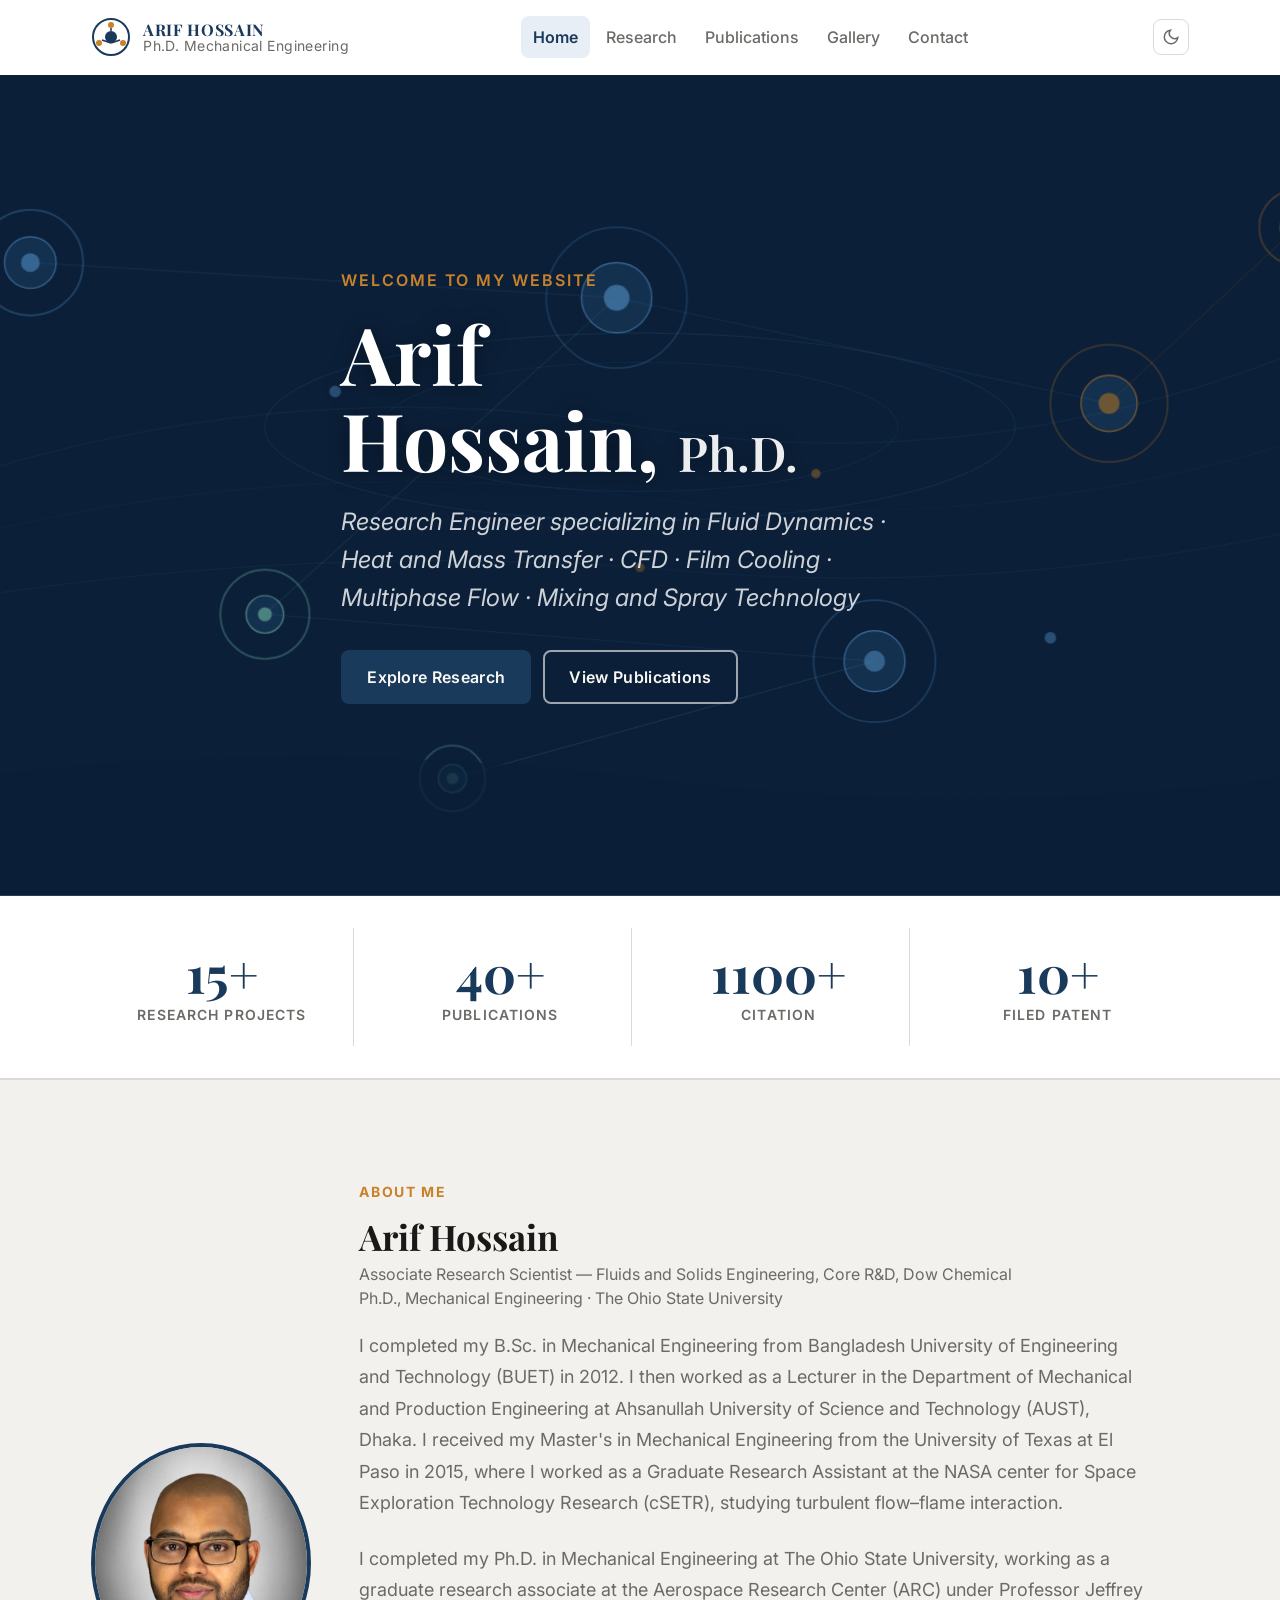
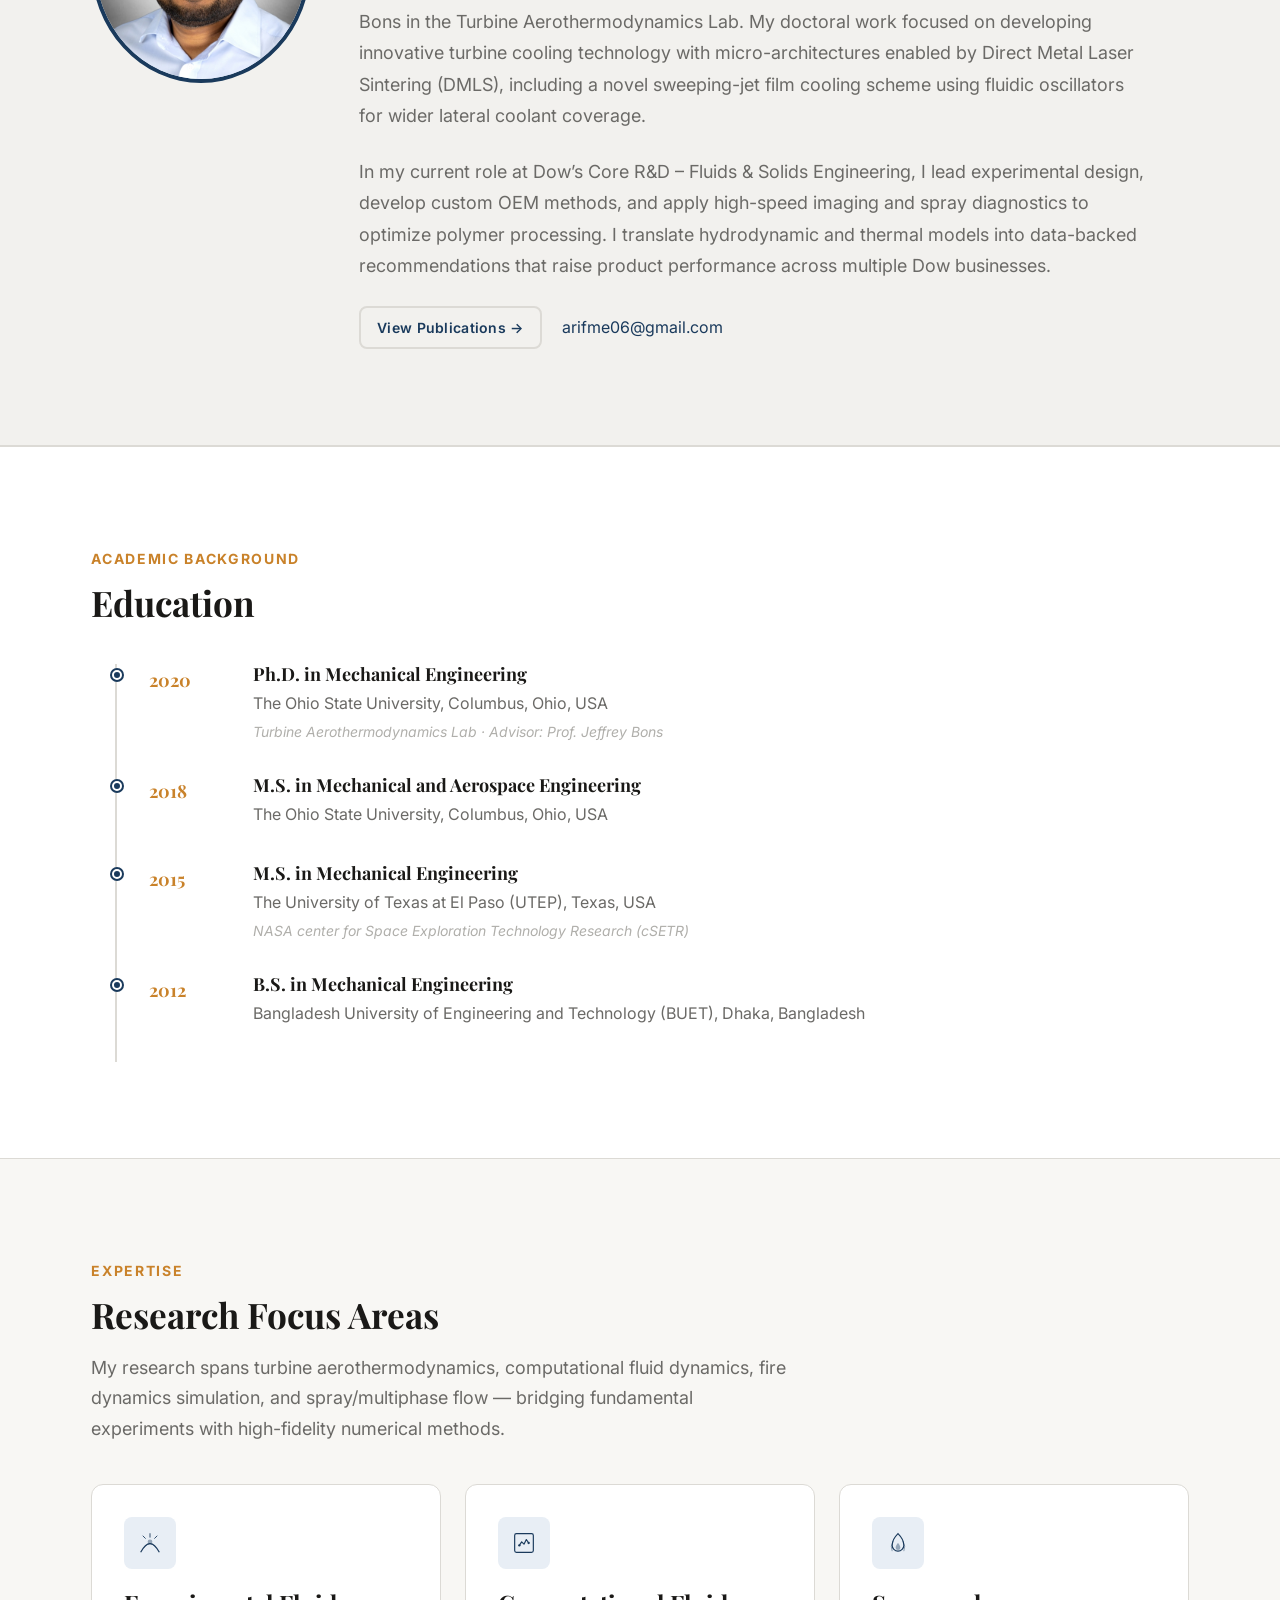
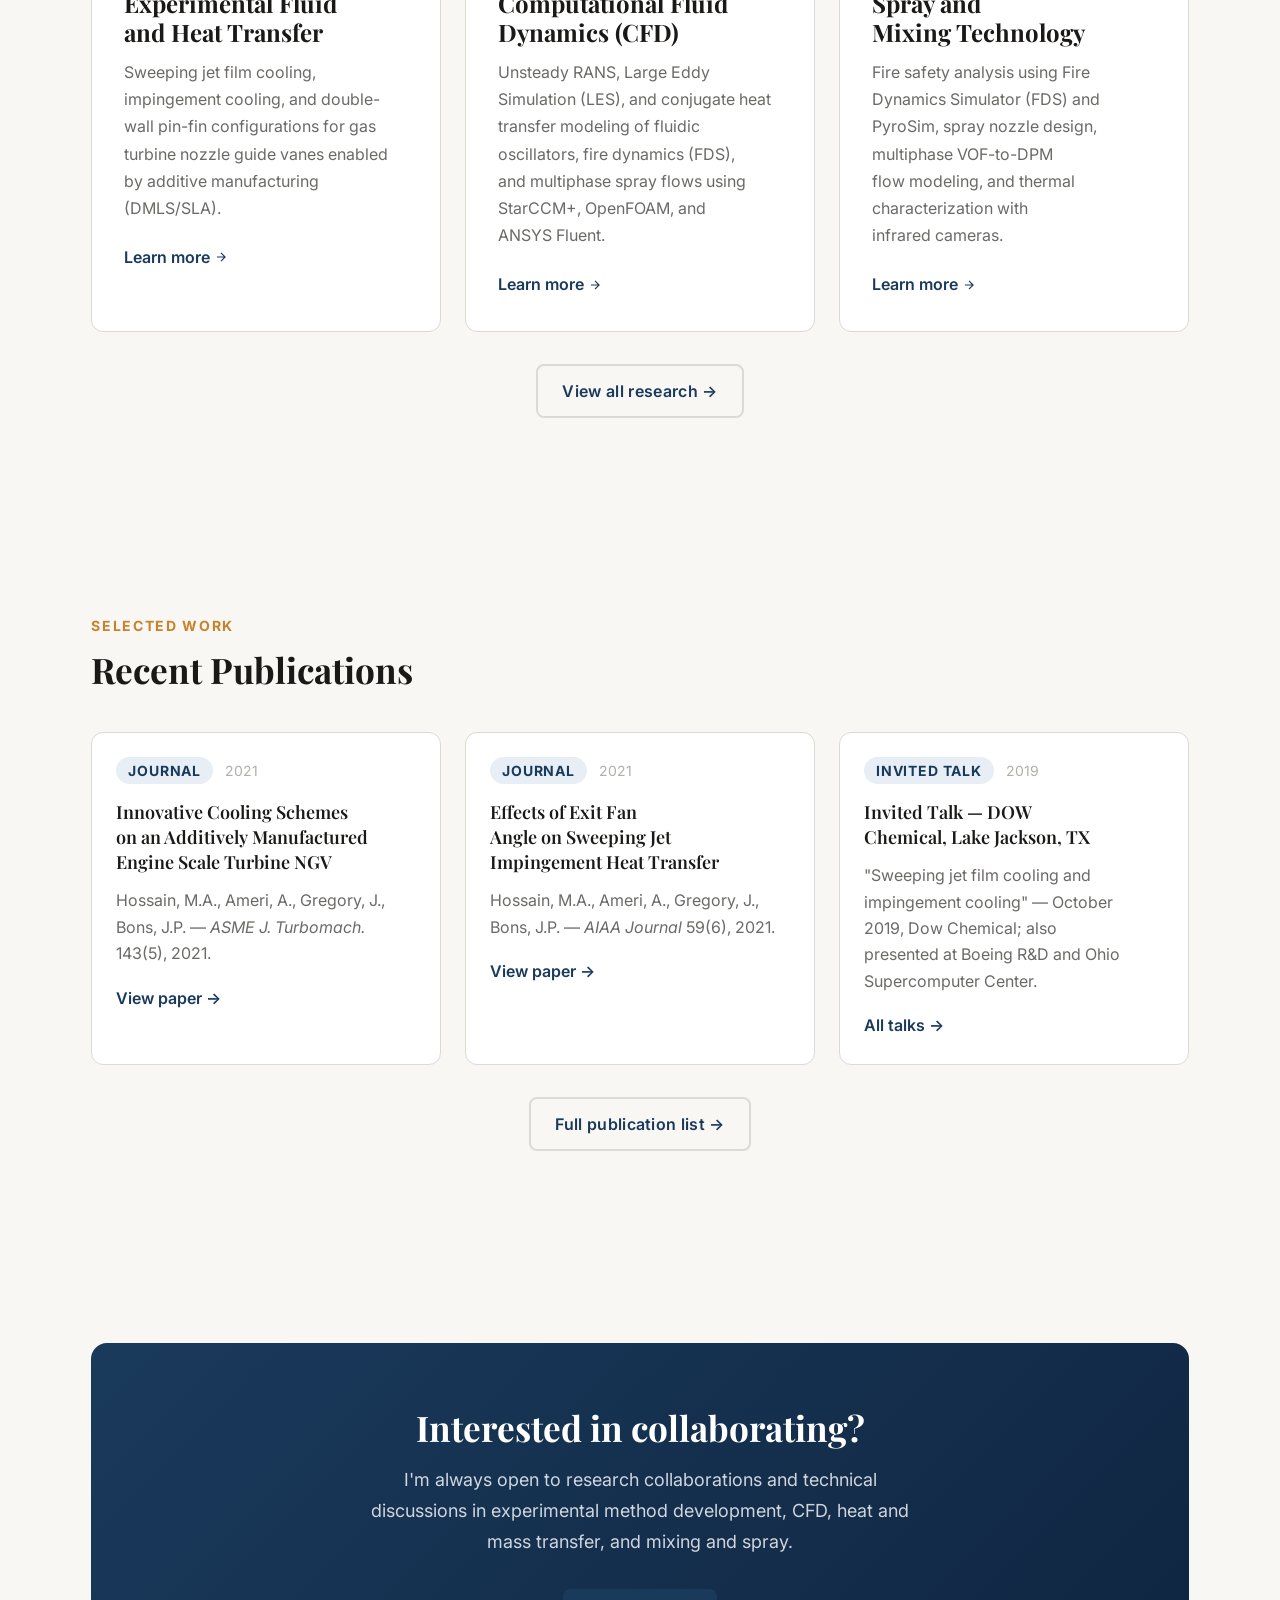
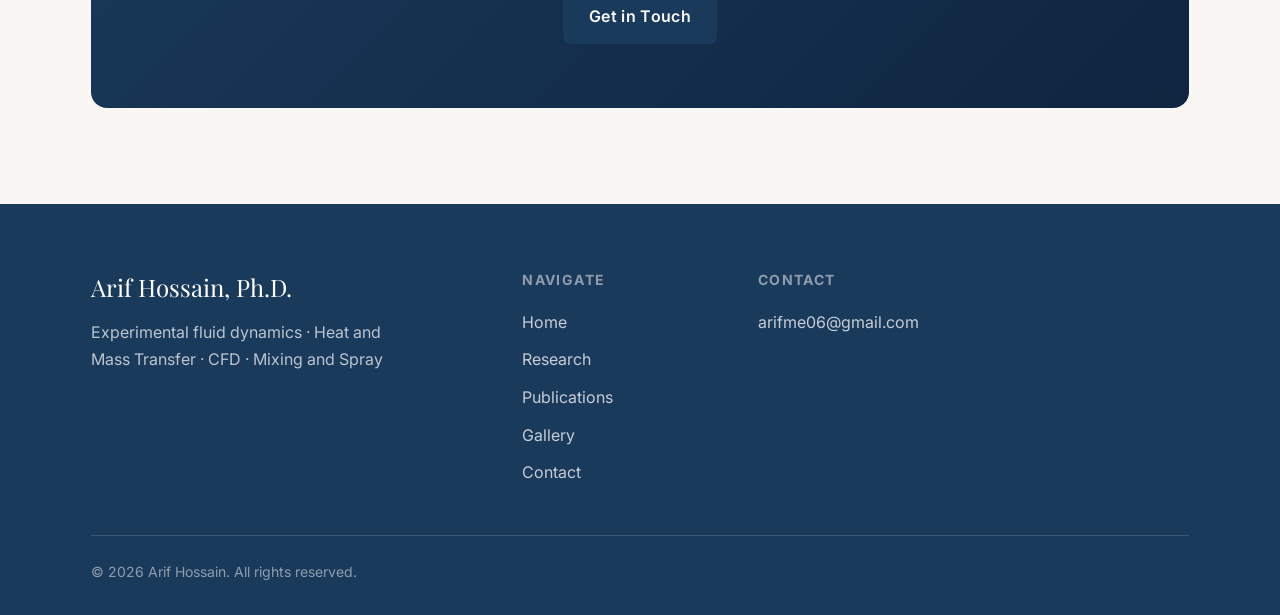
==== index.html @ 6e01806c "Add files via upload initial upload" ====
<!DOCTYPE html>
<html lang="en" data-theme="light">
<head>
  <meta charset="UTF-8"/>
  <meta name="viewport" content="width=device-width, initial-scale=1.0"/>
  <title>Arif Hossain, Ph.D. — Mechanical Engineering</title>
  <meta name="description" content="Personal research website of Dr. Arif Hossain — CFD, turbine cooling, fire dynamics, and multiphase flow."/>
  <meta property="og:title" content="Arif Hossain, Ph.D."/>
  <meta property="og:description" content="Research Engineer specializing in CFD, turbine film cooling, fire dynamics simulation, and multiphase flow."/>

  <link rel="preconnect" href="https://fonts.googleapis.com"/>
  <link rel="preconnect" href="https://fonts.gstatic.com" crossorigin/>
  <link href="https://fonts.googleapis.com/css2?family=Playfair+Display:wght@400;600;700&family=Inter:wght@400;500;600;700&display=swap" rel="stylesheet"/>

  <link rel="stylesheet" href="css/tokens.css"/>
  <link rel="stylesheet" href="css/base.css"/>
  <link rel="stylesheet" href="css/nav.css"/>
  <link rel="stylesheet" href="css/index.css"/>
</head>
<body>

<!-- NAV -->
<nav id="site-nav" role="navigation" aria-label="Main navigation">
  <div class="container">
    <div class="nav-inner">
      <a href="index.html" class="nav-logo" aria-label="Home">
        <svg class="nav-logo-mark" viewBox="0 0 40 40" fill="none" aria-hidden="true">
          <circle cx="20" cy="20" r="18" stroke="var(--color-accent)" stroke-width="2"/>
          <circle cx="20" cy="20" r="6" fill="var(--color-accent)"/>
          <circle cx="20" cy="8"  r="3" fill="var(--color-accent-2)"/>
          <circle cx="32" cy="26" r="3" fill="var(--color-accent-2)"/>
          <circle cx="8"  cy="26" r="3" fill="var(--color-accent-2)"/>
          <line x1="20" y1="14" x2="20" y2="11"  stroke="var(--color-accent)" stroke-width="1.5"/>
          <line x1="20" y1="26" x2="29" y2="23"  stroke="var(--color-accent)" stroke-width="1.5"/>
          <line x1="20" y1="26" x2="11" y2="23"  stroke="var(--color-accent)" stroke-width="1.5"/>
        </svg>
        <div class="nav-logo-text">
          <span class="nav-logo-title">Arif Hossain</span>
          <span class="nav-logo-sub">Ph.D. Mechanical Engineering </span>
        </div>
      </a>
      <ul id="nav-menu" role="list">
        <li><a href="index.html">Home</a></li>
        <li><a href="research.html">Research</a></li>
        <li><a href="publications.html">Publications</a></li>
        <li><a href="gallery.html">Gallery</a></li>
        <li><a href="contact.html">Contact</a></li>
      </ul>
      <div class="nav-controls">
        <button data-theme-toggle aria-label="Toggle dark mode"></button>
        <button id="menu-toggle" aria-expanded="false" aria-controls="nav-menu" aria-label="Open menu">
          <svg width="22" height="22" viewBox="0 0 24 24" fill="none" stroke="currentColor" stroke-width="2"><path d="M3 12h18M3 6h18M3 18h18"/></svg>
        </button>
      </div>
    </div>
  </div>
</nav>

<main>

  <!-- HERO -->
  <section class="hero" aria-label="Hero">
    <div class="hero-bg" aria-hidden="true">
      <svg class="hero-bg-svg" viewBox="0 0 1400 700" fill="none" preserveAspectRatio="xMidYMid slice">
        <rect width="1400" height="700" fill="#0b1f38"/>
        <g opacity="0.65">
          <!-- Turbine blade cross-section suggestion -->
          <ellipse cx="700" cy="300" rx="320" ry="80" stroke="#5b9bd5" stroke-width="1" opacity="0.2" fill="none"/>
          <ellipse cx="700" cy="300" rx="220" ry="55" stroke="#5b9bd5" stroke-width="1" opacity="0.15" fill="none"/>
          <!-- Molecular/flow nodes -->
          <circle cx="180" cy="160" r="45" fill="none" stroke="#5b9bd5" stroke-width="1.5" opacity="0.5"/>
          <circle cx="180" cy="160" r="22" fill="#1a3a5c" stroke="#5b9bd5" stroke-width="1"/>
          <circle cx="180" cy="160" r="8"  fill="#5b9bd5" opacity="0.85"/>

          <circle cx="680" cy="190" r="60" fill="none" stroke="#5b9bd5" stroke-width="1.5" opacity="0.35"/>
          <circle cx="680" cy="190" r="30" fill="#1a3a5c" stroke="#5b9bd5" stroke-width="1"/>
          <circle cx="680" cy="190" r="11" fill="#5b9bd5" opacity="0.9"/>

          <circle cx="1100" cy="280" r="50" fill="none" stroke="#c9822a" stroke-width="1.5" opacity="0.4"/>
          <circle cx="1100" cy="280" r="24" fill="#1a3a5c" stroke="#c9822a" stroke-width="1"/>
          <circle cx="1100" cy="280" r="9"  fill="#c9822a" opacity="0.8"/>

          <circle cx="380" cy="460" r="38" fill="none" stroke="#7ecfb6" stroke-width="1.5" opacity="0.5"/>
          <circle cx="380" cy="460" r="16" fill="#1a3a5c" stroke="#7ecfb6" stroke-width="1"/>
          <circle cx="380" cy="460" r="6"  fill="#7ecfb6" opacity="0.85"/>

          <circle cx="900" cy="500" r="52" fill="none" stroke="#5b9bd5" stroke-width="1.5" opacity="0.4"/>
          <circle cx="900" cy="500" r="26" fill="#1a3a5c" stroke="#5b9bd5" stroke-width="1"/>
          <circle cx="900" cy="500" r="9"  fill="#5b9bd5" opacity="0.8"/>

          <circle cx="1260" cy="130" r="32" fill="none" stroke="#c9822a" stroke-width="1.5" opacity="0.5"/>
          <circle cx="1260" cy="130" r="14" fill="#1a3a5c" stroke="#c9822a" stroke-width="1"/>
          <circle cx="1260" cy="130" r="5"  fill="#c9822a" opacity="0.8"/>

          <circle cx="540" cy="600" r="28" fill="none" stroke="#7ecfb6" stroke-width="1.5" opacity="0.45"/>
          <circle cx="540" cy="600" r="12" fill="#1a3a5c" stroke="#7ecfb6" stroke-width="1"/>
          <circle cx="540" cy="600" r="5"  fill="#7ecfb6" opacity="0.8"/>

          <!-- Flow streamlines -->
          <path d="M100 350 Q400 250 700 300 Q1000 350 1300 220" stroke="#5b9bd5" stroke-width="1" opacity="0.15" fill="none"/>
          <path d="M100 400 Q400 320 700 360 Q1000 400 1300 300" stroke="#5b9bd5" stroke-width="1" opacity="0.1" fill="none"/>
          <path d="M100 450 Q400 400 700 420 Q1000 450 1300 380" stroke="#7ecfb6" stroke-width="1" opacity="0.1" fill="none"/>

          <!-- Connection lines -->
          <line x1="180" y1="160" x2="680" y2="190" stroke="#5b9bd5" stroke-width="1" opacity="0.2"/>
          <line x1="680" y1="190" x2="1100" y2="280" stroke="#5b9bd5" stroke-width="1" opacity="0.18"/>
          <line x1="680" y1="190" x2="380" y2="460" stroke="#7ecfb6" stroke-width="1" opacity="0.18"/>
          <line x1="380" y1="460" x2="900" y2="500" stroke="#5b9bd5" stroke-width="1" opacity="0.18"/>
          <line x1="1100" y1="280" x2="1260" y2="130" stroke="#c9822a" stroke-width="1" opacity="0.2"/>
          <line x1="900" y1="500" x2="540" y2="600" stroke="#7ecfb6" stroke-width="1" opacity="0.18"/>

          <!-- Small satellites -->
          <circle cx="440" cy="270" r="5" fill="#5b9bd5" opacity="0.6"/>
          <circle cx="850" cy="340" r="4" fill="#c9822a" opacity="0.6"/>
          <circle cx="140" cy="350" r="4" fill="#7ecfb6" opacity="0.6"/>
          <circle cx="1050" cy="480" r="5" fill="#5b9bd5" opacity="0.6"/>
          <circle cx="700" cy="420" r="4" fill="#c9822a" opacity="0.5"/>
        </g>
        <path d="M0 620 Q350 555 700 600 Q1050 645 1400 575 L1400 700 L0 700Z" fill="#0b1f38" opacity="0.75"/>
      </svg>
    </div>

    <div class="hero-content container">
      <p class="hero-eyebrow">Welcome to my Website</p>
      <h1 class="hero-title">Arif Hossain, <span class="hero-phd">Ph.D.</span></h1>
      <p class="hero-subtitle">
        Research Engineer specializing in Fluid Dynamics · Heat and Mass Transfer · CFD · Film Cooling · Multiphase Flow · Mixing and Spray Technology
      </p>
      <div class="hero-ctas">
        <a href="research.html" class="btn btn-primary">Explore Research</a>
        <a href="publications.html" class="btn btn-outline">View Publications</a>
      </div>
    </div>
  </section>

  <!-- STATS BAR -->
  <section class="stats-bar" aria-label="Career highlights">
    <div class="container">
      <div class="stats-grid">
        <div class="stat-item fade-in">
          <span class="stat-number" data-count="15" data-suffix="+">0+</span>
          <span class="stat-label">Research Projects</span>
        </div>
        <div class="stat-item fade-in">
          <span class="stat-number" data-count="40" data-suffix="+">0+</span>
          <span class="stat-label">Publications</span>
        </div>
        <div class="stat-item fade-in">
          <span class="stat-number" data-count="1100" data-suffix="+">0+</span>
          <span class="stat-label">Citation</span>
        </div>
        <div class="stat-item fade-in">
          <span class="stat-number" data-count="10" data-suffix="+">0+</span>
          <span class="stat-label">Filed Patent</span>
        </div>
      </div>
    </div>
  </section>

  <!-- ABOUT / BIO -->
  <section class="pi-section" id="about">
    <div class="container">
      <div class="pi-inner fade-in">
        <div class="pi-photo-wrap">
          <img src="img/arif-hossain.jpg" alt="Dr. Arif Hossain" class="pi-photo" width="280" height="320" loading="lazy"/>
        </div>
        <div class="pi-content">
          <span class="section-label">About Me</span>
          <h2 class="pi-name">Arif Hossain</h2>
          <p class="pi-title">Associate Research Scientist — Fluids and Solids Engineering, Core R&amp;D, Dow Chemical<br/>Ph.D., Mechanical Engineering · The Ohio State University</p>
          <p class="pi-bio">
            I completed my B.Sc. in Mechanical Engineering from Bangladesh University of Engineering and Technology (BUET) in 2012. I then worked as a Lecturer in the Department of Mechanical and Production Engineering at Ahsanullah University of Science and Technology (AUST), Dhaka. I received my Master's in Mechanical Engineering from the University of Texas at El Paso in 2015, where I worked as a Graduate Research Assistant at the NASA center for Space Exploration Technology Research (cSETR), studying turbulent flow–flame interaction.
          </p>
          <p class="pi-bio">
            I completed my Ph.D. in Mechanical Engineering at The Ohio State University, working as a graduate research associate at the Aerospace Research Center (ARC) under Professor Jeffrey Bons in the Turbine Aerothermodynamics Lab. My doctoral work focused on developing innovative turbine cooling technology with micro-architectures enabled by Direct Metal Laser Sintering (DMLS), including a novel sweeping-jet film cooling scheme using fluidic oscillators for wider lateral coolant coverage.
          </p>
          <p class="pi-bio">
           In my current role at Dow’s Core R&D – Fluids & Solids Engineering, I lead experimental design, develop custom OEM methods, and apply high-speed imaging and spray diagnostics to optimize polymer processing. I translate hydrodynamic and thermal models into data-backed recommendations that raise product performance across multiple Dow businesses. 
          </p>
          <div class="pi-links">
            <a href="publications.html" class="btn btn-ghost btn-sm">View Publications →</a>
            <a href="mailto:arifme06@gmail.com" class="pi-email">arifme06@gmail.com</a>
          </div>
        </div>
      </div>
    </div>
  </section>

  <!-- EDUCATION -->
  <section class="education-section" id="education">
    <div class="container">
      <div class="section-header fade-in">
        <span class="section-label">Academic Background</span>
        <h2 class="section-title">Education</h2>
      </div>
      <div class="edu-timeline">
        <div class="edu-item fade-in">
          <div class="edu-year">2020</div>
          <div class="edu-content">
            <h3 class="edu-degree">Ph.D. in Mechanical Engineering</h3>
            <p class="edu-school">The Ohio State University, Columbus, Ohio, USA</p>
            <p class="edu-note">Turbine Aerothermodynamics Lab · Advisor: Prof. Jeffrey Bons</p>
          </div>
        </div>
        <div class="edu-item fade-in">
          <div class="edu-year">2018</div>
          <div class="edu-content">
            <h3 class="edu-degree">M.S. in Mechanical and Aerospace Engineering</h3>
            <p class="edu-school">The Ohio State University, Columbus, Ohio, USA</p>
          </div>
        </div>
        <div class="edu-item fade-in">
          <div class="edu-year">2015</div>
          <div class="edu-content">
            <h3 class="edu-degree">M.S. in Mechanical Engineering</h3>
            <p class="edu-school">The University of Texas at El Paso (UTEP), Texas, USA</p>
            <p class="edu-note">NASA center for Space Exploration Technology Research (cSETR)</p>
          </div>
        </div>
        <div class="edu-item fade-in">
          <div class="edu-year">2012</div>
          <div class="edu-content">
            <h3 class="edu-degree">B.S. in Mechanical Engineering</h3>
            <p class="edu-school">Bangladesh University of Engineering and Technology (BUET), Dhaka, Bangladesh</p>
          </div>
        </div>
      </div>
    </div>
  </section>

  <!-- RESEARCH OVERVIEW -->
  <section class="research-overview" id="research">
    <div class="container">
      <div class="section-header fade-in">
        <span class="section-label">Expertise</span>
        <h2 class="section-title">Research Focus Areas</h2>
        <p class="section-subtitle">
          My research spans turbine aerothermodynamics, computational fluid dynamics, fire dynamics simulation,
          and spray/multiphase flow — bridging fundamental experiments with high-fidelity numerical methods.
        </p>
      </div>

      <div class="research-cards">

        <article class="research-card fade-in">
          <div class="research-card-icon" aria-hidden="true">
            <svg viewBox="0 0 48 48" fill="none">
              <path d="M8 40 Q24 10 40 40" stroke="currentColor" stroke-width="2" fill="none" stroke-linejoin="round"/>
              <path d="M14 32 Q24 18 34 32" stroke="currentColor" stroke-width="1.5" fill="none" opacity="0.6"/>
              <circle cx="24" cy="22" r="4" fill="currentColor" opacity="0.4"/>
              <path d="M24 8 v6 M12 12 l4 4 M36 12 l-4 4" stroke="currentColor" stroke-width="1.5" stroke-linecap="round"/>
            </svg>
          </div>
          <h3 class="research-card-title">Experimental Fluid and Heat Transfer</h3>
          <p class="research-card-desc">
            Sweeping jet film cooling, impingement cooling, and double-wall pin-fin configurations for gas turbine nozzle guide vanes enabled by additive manufacturing (DMLS/SLA).
          </p>
          <a href="research.html#turbine-cooling" class="research-card-link">
            Learn more
            <svg width="14" height="14" viewBox="0 0 24 24" fill="none" stroke="currentColor" stroke-width="2"><path d="M5 12h14M12 5l7 7-7 7"/></svg>
          </a>
        </article>

        <article class="research-card fade-in">
          <div class="research-card-icon" aria-hidden="true">
            <svg viewBox="0 0 48 48" fill="none">
              <rect x="8" y="8" width="32" height="32" rx="3" stroke="currentColor" stroke-width="2"/>
              <path d="M16 28 L20 22 L24 26 L28 18 L32 24" stroke="currentColor" stroke-width="2" stroke-linejoin="round" fill="none"/>
              <circle cx="16" cy="28" r="2" fill="currentColor"/>
              <circle cx="32" cy="24" r="2" fill="currentColor"/>
            </svg>
          </div>
          <h3 class="research-card-title">Computational Fluid Dynamics (CFD)</h3>
          <p class="research-card-desc">
            Unsteady RANS, Large Eddy Simulation (LES), and conjugate heat transfer modeling of fluidic oscillators, fire dynamics (FDS), and multiphase spray flows using StarCCM+, OpenFOAM, and ANSYS Fluent.
          </p>
          <a href="research.html#cfd" class="research-card-link">
            Learn more
            <svg width="14" height="14" viewBox="0 0 24 24" fill="none" stroke="currentColor" stroke-width="2"><path d="M5 12h14M12 5l7 7-7 7"/></svg>
          </a>
        </article>

        <article class="research-card fade-in">
          <div class="research-card-icon" aria-hidden="true">
            <svg viewBox="0 0 48 48" fill="none">
              <path d="M24 8 C24 8 14 18 14 28 a10 10 0 0 0 20 0 C34 18 24 8 24 8Z" stroke="currentColor" stroke-width="2" fill="none"/>
              <path d="M24 24 C24 24 20 28 20 32 a4 4 0 0 0 8 0 C28 28 24 24 24 24Z" fill="currentColor" opacity="0.4"/>
              <path d="M16 20 Q10 30 14 38 M32 20 Q38 30 34 38" stroke="currentColor" stroke-width="1.5" opacity="0.5" fill="none"/>
            </svg>
          </div>
          <h3 class="research-card-title">Spray and Mixing Technology</h3>
          <p class="research-card-desc">
            Fire safety analysis using Fire Dynamics Simulator (FDS) and PyroSim, spray nozzle design, multiphase VOF-to-DPM flow modeling, and thermal characterization with infrared cameras.
          </p>
          <a href="research.html#fire-spray" class="research-card-link">
            Learn more
            <svg width="14" height="14" viewBox="0 0 24 24" fill="none" stroke="currentColor" stroke-width="2"><path d="M5 12h14M12 5l7 7-7 7"/></svg>
          </a>
        </article>

      </div>

      <div class="research-overview-footer fade-in">
        <a href="research.html" class="btn btn-ghost">View all research →</a>
      </div>
    </div>
  </section>

  <!-- RECENT PUBLICATIONS HIGHLIGHT -->
  <section class="news-section" id="highlights">
    <div class="container">
      <div class="section-header fade-in">
        <span class="section-label">Selected Work</span>
        <h2 class="section-title">Recent Publications</h2>
      </div>

      <div class="news-grid">

        <article class="news-card fade-in">
          <div class="news-card-meta">
            <span class="news-tag">Journal</span>
            <time class="news-date" datetime="2021">2021</time>
          </div>
          <h3 class="news-card-title">
            <a href="https://doi.org/10.1115/1.4049618" target="_blank" rel="noopener">
              Innovative Cooling Schemes on an Additively Manufactured Engine Scale Turbine NGV
            </a>
          </h3>
          <p class="news-card-desc">
            Hossain, M.A., Ameri, A., Gregory, J., Bons, J.P. — <em>ASME J. Turbomach.</em> 143(5), 2021.
          </p>
          <a href="https://doi.org/10.1115/1.4049618" class="news-read-more" target="_blank" rel="noopener">View paper →</a>
        </article>

        <article class="news-card fade-in">
          <div class="news-card-meta">
            <span class="news-tag">Journal</span>
            <time class="news-date" datetime="2021">2021</time>
          </div>
          <h3 class="news-card-title">
            <a href="https://doi.org/10.2514/1.J059931" target="_blank" rel="noopener">
              Effects of Exit Fan Angle on Sweeping Jet Impingement Heat Transfer
            </a>
          </h3>
          <p class="news-card-desc">
            Hossain, M.A., Ameri, A., Gregory, J., Bons, J.P. — <em>AIAA Journal</em> 59(6), 2021.
          </p>
          <a href="https://doi.org/10.2514/1.J059931" class="news-read-more" target="_blank" rel="noopener">View paper →</a>
        </article>

        <article class="news-card fade-in">
          <div class="news-card-meta">
            <span class="news-tag">Invited Talk</span>
            <time class="news-date" datetime="2019">2019</time>
          </div>
          <h3 class="news-card-title">
            <a href="contact.html">Invited Talk — DOW Chemical, Lake Jackson, TX</a>
          </h3>
          <p class="news-card-desc">
            "Sweeping jet film cooling and impingement cooling" — October 2019, Dow Chemical; also presented at Boeing R&amp;D and Ohio Supercomputer Center.
          </p>
          <a href="publications.html#talks" class="news-read-more">All talks →</a>
        </article>

      </div>

      <div class="news-footer fade-in">
        <a href="publications.html" class="btn btn-ghost">Full publication list →</a>
      </div>
    </div>
  </section>

  <!-- CTA -->
  <section class="cta-section">
    <div class="container">
      <div class="cta-inner fade-in">
        <h2 class="cta-title">Interested in collaborating?</h2>
        <p class="cta-desc">
          I'm always open to research collaborations and technical discussions in experimental method development, CFD, heat and mass transfer, and mixing and spray.
        </p>
        <a href="contact.html" class="btn btn-primary">Get in Touch</a>
      </div>
    </div>
  </section>

</main>

<!-- FOOTER -->
<footer class="site-footer" role="contentinfo">
  <div class="container">
    <div class="footer-grid">
      <div>
        <p class="footer-brand-name">Arif Hossain, Ph.D.</p>
        <p class="footer-brand-desc">
          Experimental fluid dynamics · Heat and Mass Transfer · CFD · Mixing and Spray
        </p>
      </div>
      <div>
        <p class="footer-col-title">Navigate</p>
        <ul class="footer-links" role="list">
          <li><a href="index.html">Home</a></li>
          <li><a href="research.html">Research</a></li>
          <li><a href="publications.html">Publications</a></li>
          <li><a href="gallery.html">Gallery</a></li>
          <li><a href="contact.html">Contact</a></li>
        </ul>
      </div>
      <div>
        <p class="footer-col-title">Contact</p>
        <ul class="footer-links" role="list">
          <li><a href="mailto:arifme06@gmail.com">arifme06@gmail.com</a></li>
        </ul>
      </div>
    </div>
    <div class="footer-bottom">
      <span>© <span id="footer-year"></span> Arif Hossain. All rights reserved.</span>
    </div>
  </div>
</footer>
<script>document.getElementById('footer-year').textContent = new Date().getFullYear();</script>
<script src="js/main.js"></script>
<script data-pplx-inline-edit>
(function(){
  if(window===window.top)return;
  function inlineAll(orig,clone){
    if(orig.nodeType!==1)return;
    try{
      var cs=getComputedStyle(orig);
      var t='';
      for(var i=0;i<cs.length;i++){t+=cs[i]+':'+cs.getPropertyValue(cs[i])+';';}
      clone.style.cssText=t;
    }catch(e){}
    var oc=orig.children,cc=clone.children;
    for(var j=0;j<oc.length&&j<cc.length;j++){inlineAll(oc[j],cc[j]);}
  }
  function stripExternal(clone){
    var imgs=clone.querySelectorAll('img');
    for(var i=0;i<imgs.length;i++){
      var s=imgs[i].getAttribute('src');
      if(s&&!s.startsWith('data:'))imgs[i].removeAttribute('src');
    }
    var all=clone.querySelectorAll('*');
    for(var i=0;i<all.length;i++){
      var st=all[i].style.cssText;
      if(st&&st.indexOf('url(')>=0){
        all[i].style.cssText=st.replace(/url\(["']?(?!data:)[^)"']*["']?\)/gi,'none');
      }
    }
  }
  var scrollRaf=0;
  function emitScroll(){
    scrollRaf=0;
    var x=window.scrollX||window.pageXOffset||0;
    var y=window.scrollY||window.pageYOffset||0;
    window.parent.postMessage({type:'INLINE_EDIT_SCROLL',scrollX:x,scrollY:y},'*');
  }
  window.addEventListener('scroll',function(){
    if(scrollRaf)return;
    scrollRaf=requestAnimationFrame(emitScroll);
  },{passive:true,capture:true});
  emitScroll();
  window.addEventListener('message',function(e){
    if(!e.data||e.data.type!=='INLINE_EDIT_CAPTURE_REQUEST')return;
    var scrollX=window.scrollX||window.pageXOffset||0;
    var scrollY=window.scrollY||window.pageYOffset||0;
    var w=window.innerWidth,h=window.innerHeight;
    try{
      var clone=document.documentElement.cloneNode(true);
      var rm=clone.querySelectorAll('script,link[rel="stylesheet"],style');
      for(var i=0;i<rm.length;i++){rm[i].remove();}
      inlineAll(document.documentElement,clone);
      stripExternal(clone);
      var html=new XMLSerializer().serializeToString(clone);
      var svg='<svg xmlns="http://www.w3.org/2000/svg" width="'+w+'" height="'+h+'">'
        +'<foreignObject width="100%" height="100%">'
        +'<div xmlns="http://www.w3.org/1999/xhtml" style="width:'+w+'px;height:'+h+'px;overflow:hidden">'
        +'<div style="transform:translate(-'+scrollX+'px,-'+scrollY+'px);transform-origin:top left">'
        +html+'</div></div></foreignObject></svg>';
      var svgUrl='data:image/svg+xml;charset=utf-8,'+encodeURIComponent(svg);
      var img=new Image();
      img.onload=function(){
        var c=document.createElement('canvas');c.width=w;c.height=h;
        c.getContext('2d').drawImage(img,0,0);
        window.parent.postMessage({type:'INLINE_EDIT_SCREENSHOT_RESULT',dataUrl:c.toDataURL('image/png'),scrollX:scrollX,scrollY:scrollY},'*');
      };
      img.onerror=function(){
        window.parent.postMessage({type:'INLINE_EDIT_SCREENSHOT_RESULT',dataUrl:null,scrollX:scrollX,scrollY:scrollY},'*');
      };
      img.src=svgUrl;
    }catch(err){
      window.parent.postMessage({type:'INLINE_EDIT_SCREENSHOT_RESULT',dataUrl:null,scrollX:scrollX,scrollY:scrollY},'*');
    }
  });
})();
</script></body>
</html>
---- css/tokens.css ----
/* ============================================================
   DESIGN TOKENS — Edit colors, fonts, and spacing here
   ============================================================ */

:root,
[data-theme='light'] {
  /* Brand colors — change these to rebrand the entire site */
  --color-accent: #1a3a5c;
  --color-accent-hover: #0f2540;
  --color-accent-light: #e8eef5;
  --color-accent-2: #c9822a;   /* secondary warm accent (titles, highlights) */

  /* Surfaces */
  --color-bg: #f8f7f4;
  --color-surface: #ffffff;
  --color-surface-2: #f2f1ee;
  --color-border: #dcdad5;
  --color-divider: #e5e3de;

  /* Text */
  --color-text: #1a1917;
  --color-text-muted: #6b6a67;
  --color-text-faint: #b0afab;
  --color-text-inverse: #f9f8f5;

  /* Type scale */
  --text-xs: clamp(0.75rem, 0.7rem + 0.25vw, 0.875rem);
  --text-sm: clamp(0.875rem, 0.8rem + 0.35vw, 1rem);
  --text-base: clamp(1rem, 0.95rem + 0.25vw, 1.125rem);
  --text-lg: clamp(1.125rem, 1rem + 0.75vw, 1.5rem);
  --text-xl: clamp(1.5rem, 1.2rem + 1.25vw, 2.25rem);
  --text-2xl: clamp(2rem, 1.2rem + 2.5vw, 3.5rem);
  --text-hero: clamp(2.5rem, 1rem + 5vw, 5rem);

  /* Spacing */
  --space-1: 0.25rem;
  --space-2: 0.5rem;
  --space-3: 0.75rem;
  --space-4: 1rem;
  --space-5: 1.25rem;
  --space-6: 1.5rem;
  --space-8: 2rem;
  --space-10: 2.5rem;
  --space-12: 3rem;
  --space-16: 4rem;
  --space-20: 5rem;
  --space-24: 6rem;
  --space-32: 8rem;

  /* Radii */
  --radius-sm: 0.25rem;
  --radius-md: 0.5rem;
  --radius-lg: 0.75rem;
  --radius-xl: 1rem;
  --radius-full: 9999px;

  /* Shadows */
  --shadow-sm: 0 1px 3px rgba(26,25,23,0.08);
  --shadow-md: 0 4px 16px rgba(26,25,23,0.1);
  --shadow-lg: 0 12px 40px rgba(26,25,23,0.14);

  /* Layout */
  --content-narrow: 640px;
  --content-default: 960px;
  --content-wide: 1200px;

  /* Fonts — change these to swap typography */
  --font-display: 'Playfair Display', Georgia, serif;
  --font-body: 'Inter', 'Helvetica Neue', sans-serif;

  /* Transitions */
  --transition: 200ms cubic-bezier(0.16, 1, 0.3, 1);
}

[data-theme='dark'] {
  --color-accent: #5b9bd5;
  --color-accent-hover: #7ab3e0;
  --color-accent-light: #1e2d3d;
  --color-accent-2: #e8a84a;

  --color-bg: #131210;
  --color-surface: #1a1917;
  --color-surface-2: #211f1d;
  --color-border: #302e2b;
  --color-divider: #272523;

  --color-text: #d8d6d2;
  --color-text-muted: #807e7a;
  --color-text-faint: #4e4c49;
  --color-text-inverse: #1a1917;

  --shadow-sm: 0 1px 3px rgba(0,0,0,0.25);
  --shadow-md: 0 4px 16px rgba(0,0,0,0.35);
  --shadow-lg: 0 12px 40px rgba(0,0,0,0.5);
}

@media (prefers-color-scheme: dark) {
  :root:not([data-theme]) {
    --color-accent: #5b9bd5;
    --color-accent-hover: #7ab3e0;
    --color-accent-light: #1e2d3d;
    --color-accent-2: #e8a84a;
    --color-bg: #131210;
    --color-surface: #1a1917;
    --color-surface-2: #211f1d;
    --color-border: #302e2b;
    --color-divider: #272523;
    --color-text: #d8d6d2;
    --color-text-muted: #807e7a;
    --color-text-faint: #4e4c49;
    --color-text-inverse: #1a1917;
    --shadow-sm: 0 1px 3px rgba(0,0,0,0.25);
    --shadow-md: 0 4px 16px rgba(0,0,0,0.35);
    --shadow-lg: 0 12px 40px rgba(0,0,0,0.5);
  }
}
---- css/base.css ----
/* ============================================================
   BASE STYLESHEET — reset, typography, interactive states
   ============================================================ */

*, *::before, *::after { box-sizing: border-box; margin: 0; padding: 0; }

html {
  -webkit-font-smoothing: antialiased;
  -moz-osx-font-smoothing: grayscale;
  text-rendering: optimizeLegibility;
  scroll-behavior: smooth;
  scroll-padding-top: 80px;
}

body {
  min-height: 100dvh;
  font-family: var(--font-body);
  font-size: var(--text-base);
  color: var(--color-text);
  background: var(--color-bg);
  line-height: 1.65;
  transition: background var(--transition), color var(--transition);
}

img, picture, video, svg { display: block; max-width: 100%; height: auto; }

ul[role='list'], ol[role='list'] { list-style: none; }

h1, h2, h3, h4, h5, h6 {
  font-family: var(--font-display);
  line-height: 1.2;
  text-wrap: balance;
}

p, li { text-wrap: pretty; max-width: 72ch; }

input, button, textarea, select { font: inherit; color: inherit; }

button { cursor: pointer; background: none; border: none; }

a { color: var(--color-accent); text-decoration: none; transition: color var(--transition); }
a:hover { color: var(--color-accent-hover); }

::selection { background: rgba(26,58,92,0.18); }

:focus-visible {
  outline: 2px solid var(--color-accent);
  outline-offset: 3px;
  border-radius: var(--radius-sm);
}

@media (prefers-reduced-motion: reduce) {
  *, *::before, *::after {
    animation-duration: 0.01ms !important;
    transition-duration: 0.01ms !important;
    scroll-behavior: auto !important;
  }
}

/* ---- Layout helpers ---- */
.container {
  width: 100%;
  max-width: var(--content-wide);
  margin-inline: auto;
  padding-inline: clamp(var(--space-4), 4vw, var(--space-16));
}
.container--narrow { max-width: var(--content-default); }
.container--text { max-width: var(--content-narrow); }

section { padding-block: clamp(var(--space-12), 8vw, var(--space-24)); }

/* ---- Utility ---- */
.sr-only {
  position: absolute; width: 1px; height: 1px;
  padding: 0; margin: -1px; overflow: hidden;
  clip: rect(0,0,0,0); white-space: nowrap; border: 0;
}
.text-muted { color: var(--color-text-muted); }
.text-accent { color: var(--color-accent); }
.text-accent2 { color: var(--color-accent-2); }
.divider { border: none; border-top: 1px solid var(--color-divider); margin-block: var(--space-8); }

/* ---- Buttons ---- */
.btn {
  display: inline-flex;
  align-items: center;
  gap: var(--space-2);
  padding: var(--space-3) var(--space-6);
  border-radius: var(--radius-md);
  font-size: var(--text-sm);
  font-family: var(--font-body);
  font-weight: 600;
  letter-spacing: 0.02em;
  cursor: pointer;
  transition: background var(--transition), color var(--transition), box-shadow var(--transition), border-color var(--transition);
  text-decoration: none;
  border: 2px solid transparent;
  white-space: nowrap;
}
.btn-primary {
  background: var(--color-accent);
  color: var(--color-text-inverse);
  border-color: var(--color-accent);
}
.btn-primary:hover {
  background: var(--color-accent-hover);
  border-color: var(--color-accent-hover);
  color: var(--color-text-inverse);
  box-shadow: var(--shadow-md);
}
.btn-outline {
  background: transparent;
  color: var(--color-text-inverse);
  border-color: rgba(255,255,255,0.6);
}
.btn-outline:hover {
  background: rgba(255,255,255,0.15);
  border-color: #fff;
  color: #fff;
}
.btn-ghost {
  background: transparent;
  color: var(--color-accent);
  border-color: var(--color-border);
}
.btn-ghost:hover {
  background: var(--color-accent-light);
  border-color: var(--color-accent);
}

/* ---- Section labels ---- */
.section-label {
  display: inline-block;
  font-size: var(--text-xs);
  font-weight: 700;
  letter-spacing: 0.12em;
  text-transform: uppercase;
  color: var(--color-accent-2);
  margin-bottom: var(--space-3);
}
.section-title {
  font-size: var(--text-xl);
  color: var(--color-text);
  margin-bottom: var(--space-4);
}
.section-subtitle {
  font-size: var(--text-base);
  color: var(--color-text-muted);
  max-width: 64ch;
  line-height: 1.7;
}

/* ---- Cards ---- */
.card {
  background: var(--color-surface);
  border: 1px solid var(--color-border);
  border-radius: var(--radius-lg);
  overflow: hidden;
  transition: box-shadow var(--transition), transform var(--transition);
}
.card:hover {
  box-shadow: var(--shadow-md);
  transform: translateY(-2px);
}
.card-body { padding: var(--space-6); }

/* ---- Fade-in animation ---- */
.fade-in {
  opacity: 0;
  transform: translateY(20px);
  transition: opacity 0.6s ease, transform 0.6s ease;
}
.fade-in.visible {
  opacity: 1;
  transform: none;
}

/* Utility */
.section-pad { padding-block: clamp(var(--space-12), 8vw, var(--space-20)); }
---- css/nav.css ----
/* ============================================================
   NAVIGATION
   ============================================================ */

#site-nav {
  position: sticky;
  top: 0;
  z-index: 100;
  background: var(--color-surface);
  border-bottom: 1px solid transparent;
  transition: border-color var(--transition), box-shadow var(--transition), background var(--transition);
}
#site-nav.scrolled {
  border-color: var(--color-border);
  box-shadow: var(--shadow-sm);
}

.nav-inner {
  display: flex;
  align-items: center;
  justify-content: space-between;
  gap: var(--space-8);
  padding-block: var(--space-4);
}

/* Logo */
.nav-logo {
  display: flex;
  align-items: center;
  gap: var(--space-3);
  text-decoration: none;
  flex-shrink: 0;
}
.nav-logo-mark {
  width: 40px;
  height: 40px;
}
.nav-logo-text {
  display: flex;
  flex-direction: column;
  line-height: 1.1;
}
.nav-logo-title {
  font-family: var(--font-display);
  font-size: var(--text-sm);
  font-weight: 700;
  color: var(--color-accent);
  letter-spacing: 0.04em;
  text-transform: uppercase;
}
.nav-logo-sub {
  font-size: var(--text-xs);
  color: var(--color-text-muted);
  letter-spacing: 0.03em;
}

/* Links */
#nav-menu {
  display: flex;
  align-items: center;
  gap: var(--space-1);
  list-style: none;
}
#nav-menu a {
  display: block;
  padding: var(--space-2) var(--space-3);
  font-size: var(--text-sm);
  font-weight: 500;
  color: var(--color-text-muted);
  border-radius: var(--radius-md);
  text-decoration: none;
  transition: color var(--transition), background var(--transition);
  white-space: nowrap;
}
#nav-menu a:hover,
#nav-menu a.active {
  color: var(--color-accent);
  background: var(--color-accent-light);
}
#nav-menu a.active { font-weight: 600; }

/* Nav right controls */
.nav-controls {
  display: flex;
  align-items: center;
  gap: var(--space-2);
  flex-shrink: 0;
}
[data-theme-toggle] {
  display: flex;
  align-items: center;
  justify-content: center;
  width: 36px;
  height: 36px;
  border-radius: var(--radius-md);
  color: var(--color-text-muted);
  border: 1px solid var(--color-border);
  cursor: pointer;
  transition: color var(--transition), background var(--transition);
}
[data-theme-toggle]:hover { color: var(--color-text); background: var(--color-surface-2); }

/* Mobile hamburger */
#menu-toggle {
  display: none;
  align-items: center;
  justify-content: center;
  width: 36px;
  height: 36px;
  color: var(--color-text);
  cursor: pointer;
}

/* ============================================================
   FOOTER
   ============================================================ */

.site-footer {
  background: var(--color-accent);
  color: rgba(255,255,255,0.85);
  padding-block: var(--space-16) var(--space-8);
}
.footer-grid {
  display: grid;
  grid-template-columns: 2fr 1fr 1fr 1fr;
  gap: var(--space-10);
  margin-bottom: var(--space-12);
}
.footer-brand-name {
  font-family: var(--font-display);
  font-size: var(--text-lg);
  color: #fff;
  margin-bottom: var(--space-3);
}
.footer-brand-desc {
  font-size: var(--text-sm);
  line-height: 1.7;
  max-width: 32ch;
  color: rgba(255,255,255,0.7);
}
.footer-col-title {
  font-size: var(--text-xs);
  font-weight: 700;
  letter-spacing: 0.1em;
  text-transform: uppercase;
  color: rgba(255,255,255,0.5);
  margin-bottom: var(--space-4);
}
.footer-links { list-style: none; display: flex; flex-direction: column; gap: var(--space-2); }
.footer-links a {
  font-size: var(--text-sm);
  color: rgba(255,255,255,0.75);
  text-decoration: none;
  transition: color var(--transition);
}
.footer-links a:hover { color: #fff; }
.footer-bottom {
  border-top: 1px solid rgba(255,255,255,0.15);
  padding-top: var(--space-6);
  display: flex;
  align-items: center;
  justify-content: space-between;
  flex-wrap: wrap;
  gap: var(--space-4);
  font-size: var(--text-xs);
  color: rgba(255,255,255,0.5);
}

/* ============================================================
   RESPONSIVE
   ============================================================ */

@media (max-width: 900px) {
  .footer-grid { grid-template-columns: 1fr 1fr; }
}
@media (max-width: 700px) {
  #nav-menu {
    display: none;
    flex-direction: column;
    align-items: flex-start;
    gap: 0;
    position: absolute;
    top: 100%;
    left: 0;
    right: 0;
    background: var(--color-surface);
    border-bottom: 1px solid var(--color-border);
    padding: var(--space-4);
    box-shadow: var(--shadow-md);
  }
  #nav-menu.open { display: flex; }
  #nav-menu a { width: 100%; padding: var(--space-3) var(--space-4); }
  #menu-toggle { display: flex; }
  #site-nav { position: sticky; }
  .footer-grid { grid-template-columns: 1fr; }
  .footer-bottom { flex-direction: column; text-align: center; }
}
---- css/index.css ----
/* ============================================================
   INDEX PAGE STYLES
   ============================================================ */

/* ---- Hero ---- */
.hero {
  position: relative;
  min-height: 88vh;
  display: flex;
  align-items: center;
  overflow: hidden;
}
.hero-bg {
  position: absolute;
  inset: 0;
  z-index: 0;
}
.hero-bg-svg {
  width: 100%;
  height: 100%;
  object-fit: cover;
}
.hero-content {
  position: relative;
  z-index: 1;
  padding-block: var(--space-24);
  max-width: 700px;
}
.hero-eyebrow {
  font-size: var(--text-sm);
  font-weight: 600;
  letter-spacing: 0.12em;
  text-transform: uppercase;
  color: var(--color-accent-2);
  margin-bottom: var(--space-4);
}
.hero-title {
  font-size: var(--text-hero);
  font-family: var(--font-display);
  font-weight: 700;
  color: #ffffff;
  line-height: 1.08;
  margin-bottom: var(--space-5);
  text-shadow: 0 2px 20px rgba(0,0,0,0.4);
}
.hero-title .hero-phd {
  font-size: clamp(1.6rem, 4vw, 3rem);
  font-weight: 600;
  opacity: 0.92;
  display: inline;
}
.hero-subtitle {
  font-size: var(--text-lg);
  color: rgba(255,255,255,0.8);
  max-width: 52ch;
  line-height: 1.6;
  margin-bottom: var(--space-8);
  font-style: italic;
}
.hero-ctas {
  display: flex;
  flex-wrap: wrap;
  gap: var(--space-3);
}

/* ---- Stats bar ---- */
.stats-bar {
  background: var(--color-surface);
  border-bottom: 1px solid var(--color-border);
  padding-block: var(--space-8);
}
.stats-grid {
  display: grid;
  grid-template-columns: repeat(4, 1fr);
  gap: var(--space-4);
}
.stat-item {
  display: flex;
  flex-direction: column;
  align-items: center;
  gap: var(--space-1);
  padding: var(--space-5);
  border-right: 1px solid var(--color-border);
}
.stat-item:last-child { border-right: none; }
.stat-number {
  font-family: var(--font-display);
  font-size: var(--text-2xl);
  font-weight: 700;
  color: var(--color-accent);
  line-height: 1;
}
.stat-label {
  font-size: var(--text-xs);
  font-weight: 600;
  letter-spacing: 0.08em;
  text-transform: uppercase;
  color: var(--color-text-muted);
}

/* ---- Research overview ---- */
.research-overview { background: var(--color-bg); }
.section-header { margin-bottom: var(--space-10); }
.research-cards {
  display: grid;
  grid-template-columns: repeat(3, 1fr);
  gap: var(--space-6);
  margin-bottom: var(--space-8);
}
.research-card {
  background: var(--color-surface);
  border: 1px solid var(--color-border);
  border-radius: var(--radius-lg);
  padding: var(--space-8);
  transition: box-shadow var(--transition), transform var(--transition), border-color var(--transition);
}
.research-card:hover {
  box-shadow: var(--shadow-md);
  transform: translateY(-3px);
  border-color: var(--color-accent);
}
.research-card-icon {
  width: 52px;
  height: 52px;
  background: var(--color-accent-light);
  border-radius: var(--radius-md);
  display: flex;
  align-items: center;
  justify-content: center;
  color: var(--color-accent);
  padding: var(--space-3);
  margin-bottom: var(--space-5);
}
.research-card-icon svg { width: 100%; height: 100%; }
.research-card-title {
  font-size: var(--text-lg);
  font-weight: 700;
  color: var(--color-text);
  margin-bottom: var(--space-3);
}
.research-card-desc {
  font-size: var(--text-sm);
  color: var(--color-text-muted);
  line-height: 1.7;
  margin-bottom: var(--space-5);
}
.research-card-link {
  display: inline-flex;
  align-items: center;
  gap: var(--space-1);
  font-size: var(--text-sm);
  font-weight: 600;
  color: var(--color-accent);
  text-decoration: none;
  transition: gap var(--transition);
}
.research-card-link:hover { gap: var(--space-2); }
.research-overview-footer { text-align: center; }

/* ---- PI spotlight ---- */
.pi-section {
  background: var(--color-surface-2);
  border-top: 1px solid var(--color-border);
  border-bottom: 1px solid var(--color-border);
}
.pi-inner {
  display: grid;
  grid-template-columns: 220px 1fr;
  gap: var(--space-12);
  align-items: center;
}
.pi-photo-wrap { display: flex; justify-content: center; }
.pi-photo-placeholder, .pi-photo {
  width: 240px;
  height: 240px;
  border-radius: 50%;
  overflow: hidden;
  background: var(--color-accent-light);
  border: 4px solid var(--color-accent);
  display: flex;
  align-items: center;
  justify-content: center;
  object-position: center top;
}
.pi-photo { object-fit: cover; }
.pi-photo-placeholder svg { width: 80px; height: 80px; }
.pi-name {
  font-size: var(--text-xl);
  color: var(--color-text);
  margin-bottom: var(--space-1);
}
.pi-title {
  font-size: var(--text-sm);
  color: var(--color-text-muted);
  margin-bottom: var(--space-5);
  line-height: 1.5;
}
.pi-bio {
  color: var(--color-text-muted);
  line-height: 1.75;
  margin-bottom: var(--space-6);
}
.pi-links { display: flex; align-items: center; gap: var(--space-5); flex-wrap: wrap; }
.pi-email {
  font-size: var(--text-sm);
  color: var(--color-accent);
  text-decoration: none;
}
.pi-email:hover { text-decoration: underline; }
.btn-sm { padding: var(--space-2) var(--space-4); font-size: var(--text-xs); }

/* ---- News section ---- */
.news-section { background: var(--color-bg); }
.news-grid {
  display: grid;
  grid-template-columns: repeat(3, 1fr);
  gap: var(--space-6);
  margin-bottom: var(--space-8);
}
.news-card {
  background: var(--color-surface);
  border: 1px solid var(--color-border);
  border-radius: var(--radius-lg);
  padding: var(--space-6);
  transition: box-shadow var(--transition), transform var(--transition);
}
.news-card:hover { box-shadow: var(--shadow-md); transform: translateY(-2px); }
.news-card-meta {
  display: flex;
  align-items: center;
  gap: var(--space-3);
  margin-bottom: var(--space-4);
}
.news-tag {
  display: inline-block;
  padding: 2px var(--space-3);
  border-radius: var(--radius-full);
  font-size: var(--text-xs);
  font-weight: 700;
  background: var(--color-accent-light);
  color: var(--color-accent);
  text-transform: uppercase;
  letter-spacing: 0.06em;
}
.news-tag--award { background: #fef3e2; color: #b05f0a; }
.news-tag--award { background: color-mix(in srgb, var(--color-accent-2) 15%, white); color: var(--color-accent-2); }
.news-tag--join { background: #e8f5e9; color: #2e7d32; }
[data-theme='dark'] .news-tag--award { background: color-mix(in srgb, var(--color-accent-2) 20%, #1a1917); }
[data-theme='dark'] .news-tag--join { background: #1a2e1a; color: #6daa45; }
.news-date {
  font-size: var(--text-xs);
  color: var(--color-text-faint);
}
.news-card-title {
  font-size: var(--text-base);
  font-weight: 600;
  line-height: 1.4;
  margin-bottom: var(--space-3);
}
.news-card-title a {
  color: var(--color-text);
  text-decoration: none;
  transition: color var(--transition);
}
.news-card-title a:hover { color: var(--color-accent); }
.news-card-desc {
  font-size: var(--text-sm);
  color: var(--color-text-muted);
  line-height: 1.65;
  margin-bottom: var(--space-4);
}
.news-read-more {
  font-size: var(--text-sm);
  font-weight: 600;
  color: var(--color-accent);
  text-decoration: none;
}
.news-footer { text-align: center; }

/* ---- Funding ---- */
.funding-section {
  background: var(--color-surface);
  border-top: 1px solid var(--color-border);
}
.funding-logos {
  display: flex;
  flex-wrap: wrap;
  gap: var(--space-4);
  justify-content: center;
  margin-top: var(--space-6);
}
.funder-badge {
  padding: var(--space-3) var(--space-6);
  border: 1px solid var(--color-border);
  border-radius: var(--radius-md);
  font-size: var(--text-sm);
  font-weight: 600;
  color: var(--color-text-muted);
  background: var(--color-surface-2);
  transition: color var(--transition), border-color var(--transition);
}
.funder-badge:hover { color: var(--color-accent); border-color: var(--color-accent); }

/* ---- CTA banner ---- */
.cta-section { background: var(--color-bg); }
.cta-inner {
  background: linear-gradient(135deg, var(--color-accent) 0%, #0f2540 100%);
  border-radius: var(--radius-xl);
  padding: clamp(var(--space-10), 6vw, var(--space-16));
  text-align: center;
}
.cta-title {
  font-size: var(--text-xl);
  color: #fff;
  margin-bottom: var(--space-4);
}
.cta-desc {
  font-size: var(--text-base);
  color: rgba(255,255,255,0.8);
  max-width: 52ch;
  margin: 0 auto var(--space-8);
  line-height: 1.7;
}

/* ---- Education timeline ---- */
.education-section {
  background: var(--color-surface);
  border-top: 1px solid var(--color-border);
  border-bottom: 1px solid var(--color-border);
}
.edu-timeline {
  display: flex;
  flex-direction: column;
  gap: 0;
  border-left: 2px solid var(--color-border);
  margin-left: var(--space-6);
  padding-left: var(--space-8);
  position: relative;
}
.edu-item {
  display: grid;
  grid-template-columns: 80px 1fr;
  gap: var(--space-6);
  padding-bottom: var(--space-8);
  position: relative;
}
.edu-item::before {
  content: '';
  position: absolute;
  left: calc(-1 * var(--space-8) - 5px);
  top: 6px;
  width: 10px;
  height: 10px;
  border-radius: 50%;
  background: var(--color-accent);
  border: 2px solid var(--color-surface);
  box-shadow: 0 0 0 2px var(--color-accent);
}
.edu-year {
  font-family: var(--font-display);
  font-size: var(--text-base);
  font-weight: 700;
  color: var(--color-accent-2);
  padding-top: 2px;
}
.edu-degree {
  font-size: var(--text-base);
  font-weight: 700;
  color: var(--color-text);
  margin-bottom: var(--space-1);
}
.edu-school {
  font-size: var(--text-sm);
  color: var(--color-text-muted);
  margin-bottom: var(--space-1);
}
.edu-note {
  font-size: var(--text-xs);
  color: var(--color-text-faint);
  font-style: italic;
}

/* ============================================================
   RESPONSIVE
   ============================================================ */

@media (max-width: 960px) {
  .stats-grid { grid-template-columns: repeat(2, 1fr); }
  .stat-item:nth-child(2) { border-right: none; }
  .research-cards { grid-template-columns: repeat(2, 1fr); }
  .news-grid { grid-template-columns: repeat(2, 1fr); }
  .pi-inner { grid-template-columns: 1fr; text-align: center; }
  .pi-photo-wrap { justify-content: center; }
  .pi-links { justify-content: center; }
}

@media (max-width: 620px) {
  .hero-title { font-size: clamp(2rem, 8vw, 3.5rem); }
  .stats-grid { grid-template-columns: repeat(2, 1fr); }
  .stat-item { border-right: none; border-bottom: 1px solid var(--color-border); }
  .stat-item:last-child { border-bottom: none; }
  .research-cards { grid-template-columns: 1fr; }
  .news-grid { grid-template-columns: 1fr; }
  .hero-ctas { flex-direction: column; align-items: flex-start; }
}
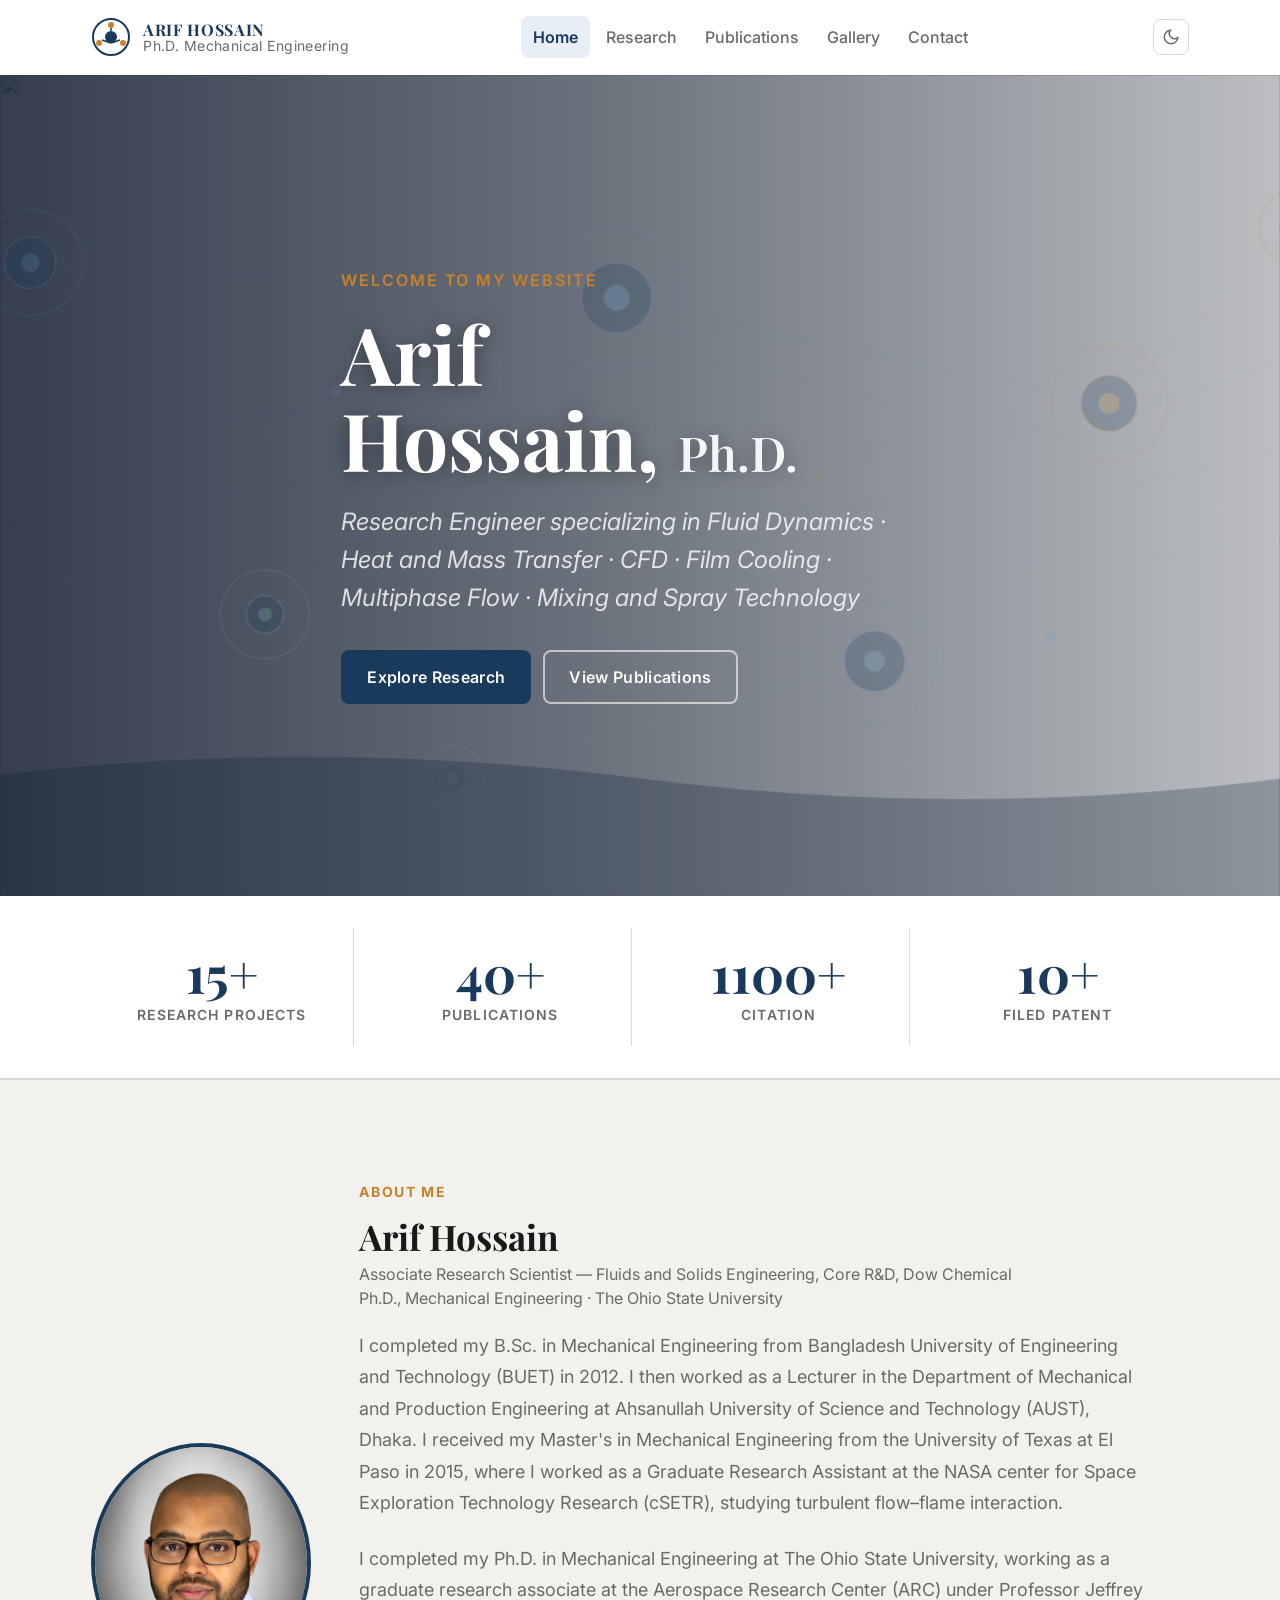
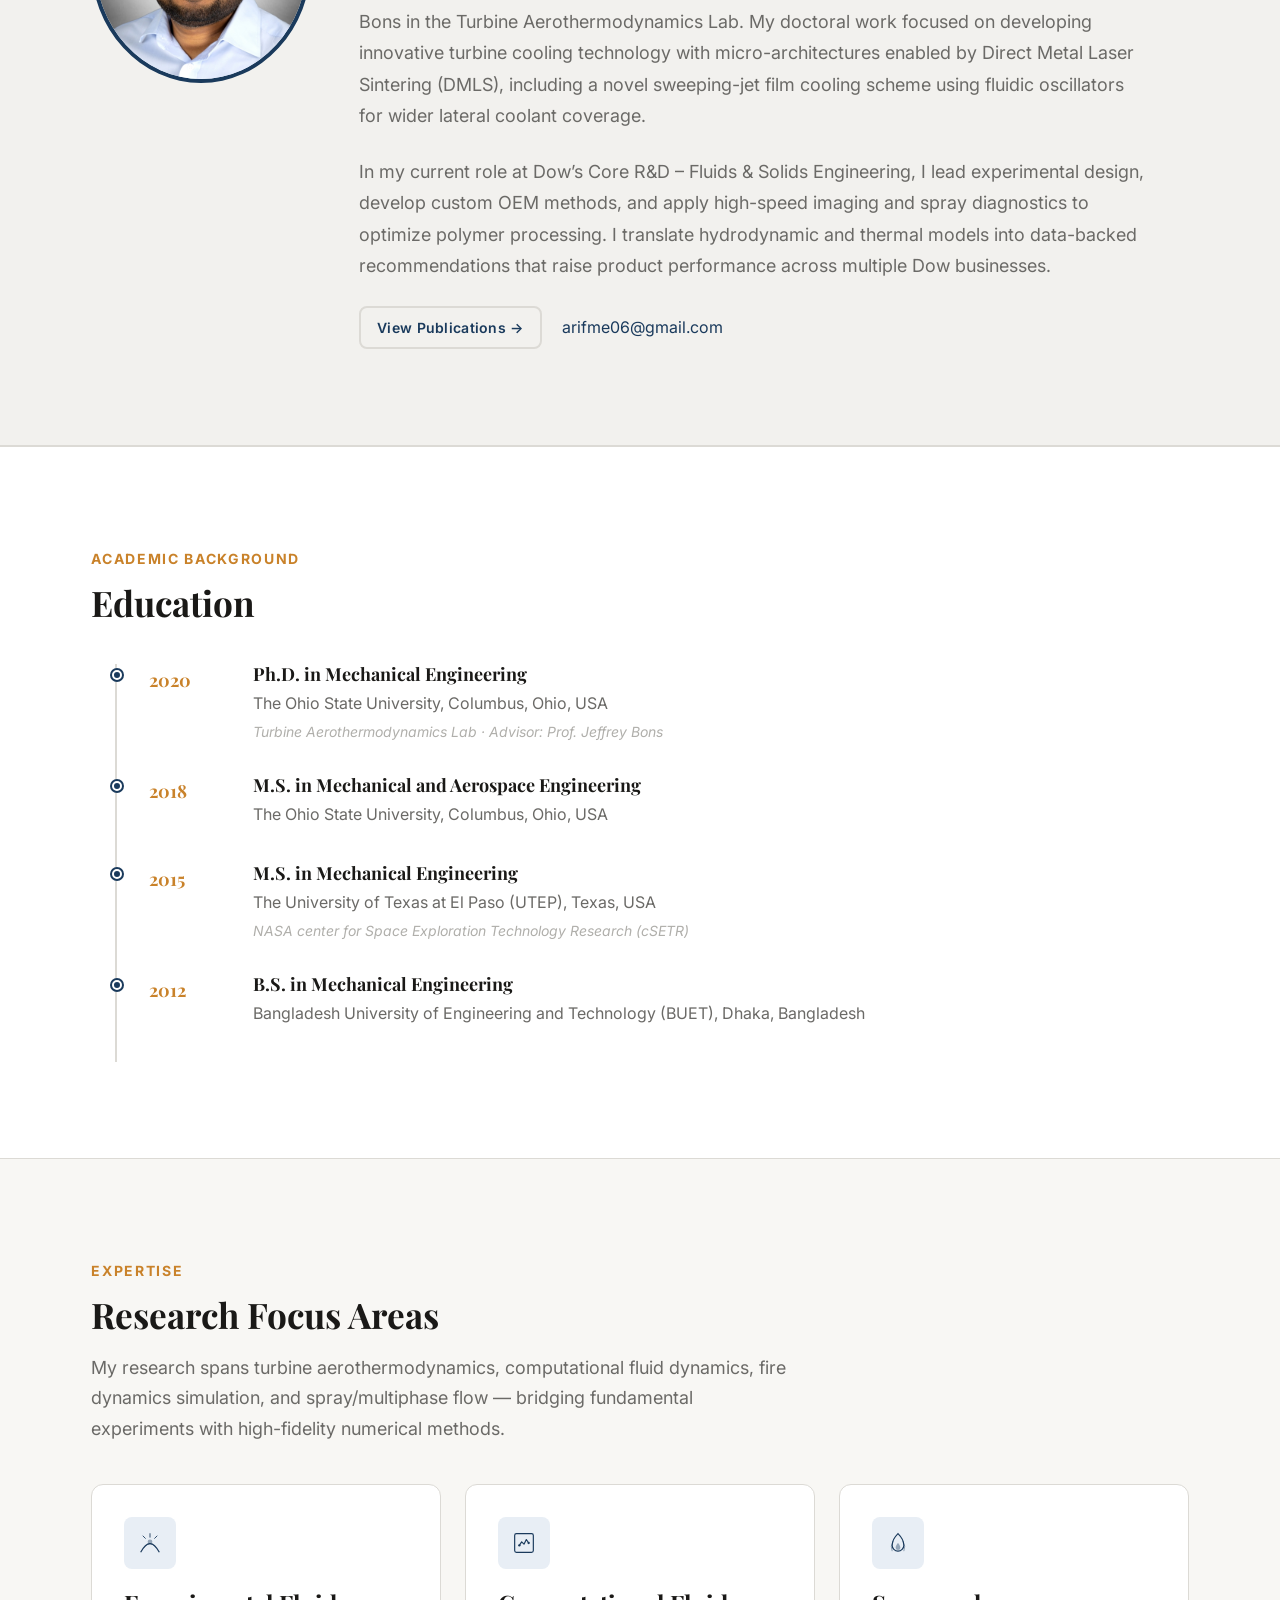
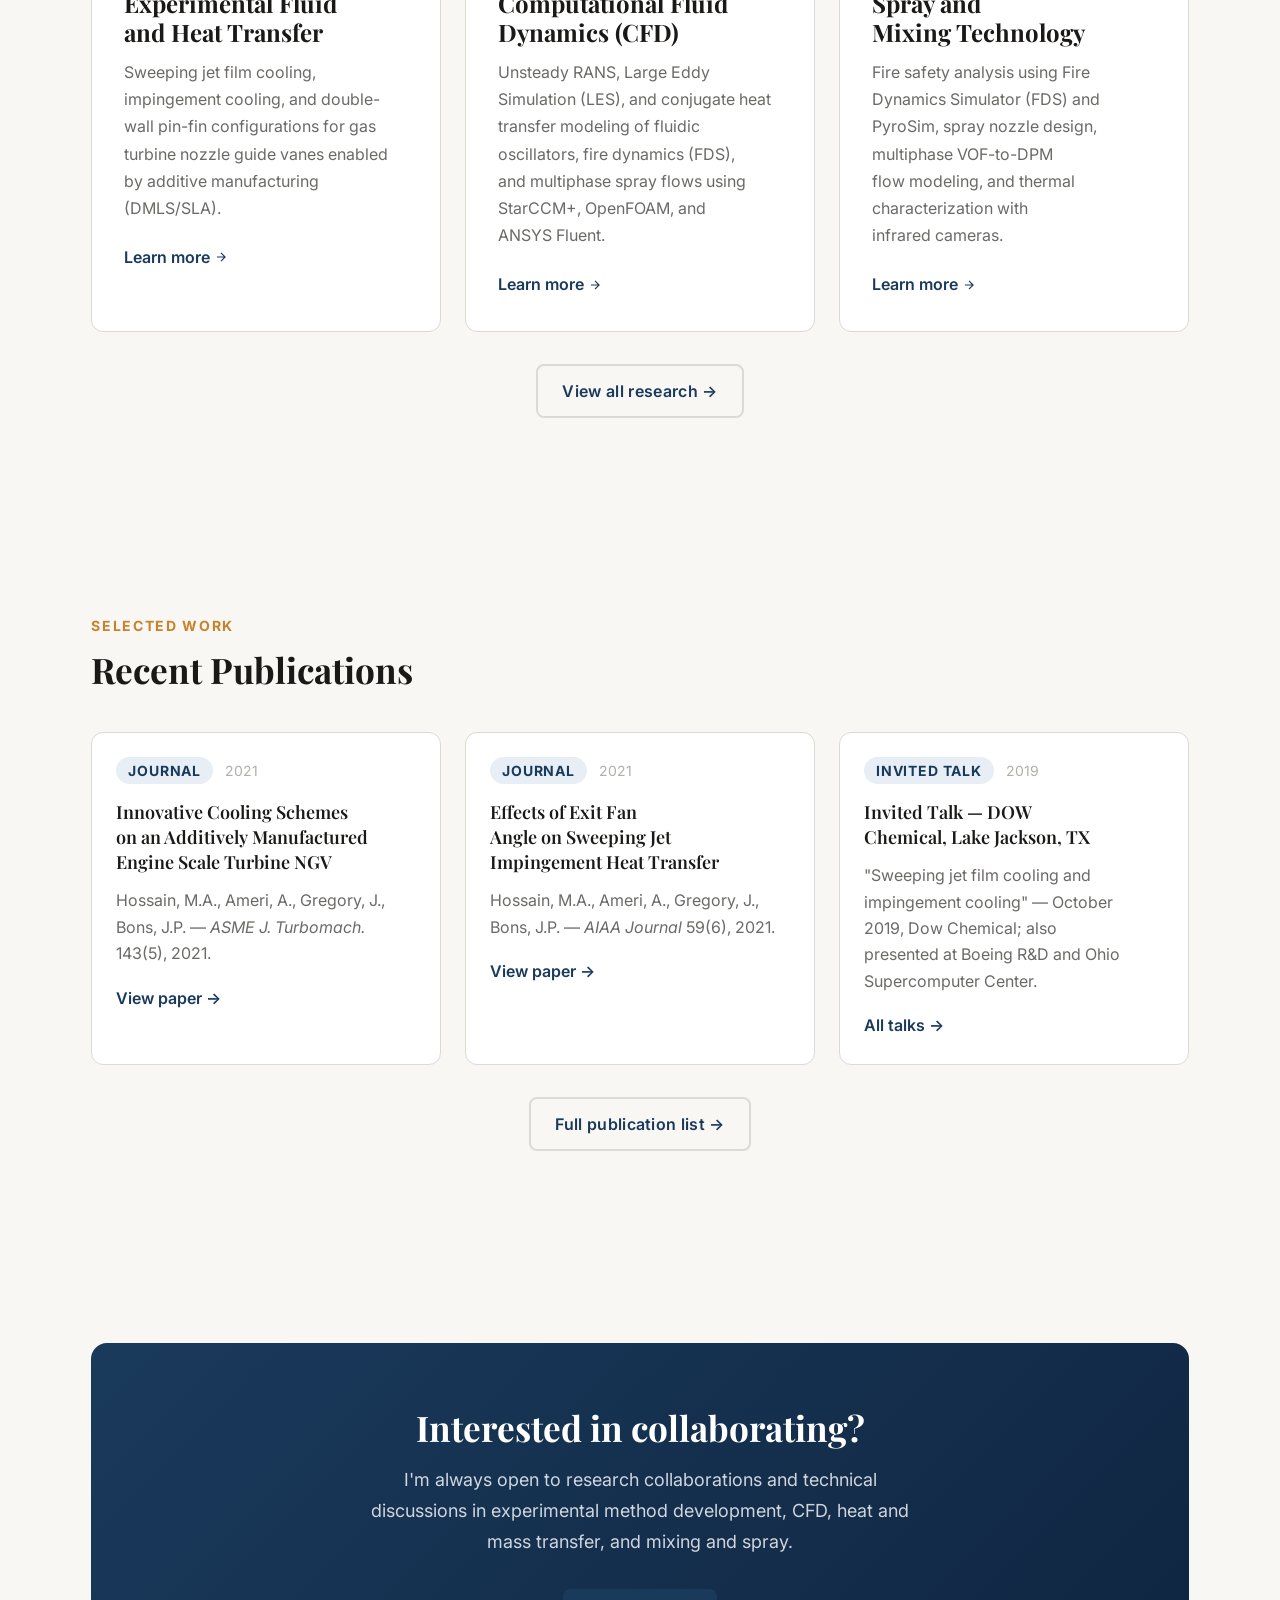
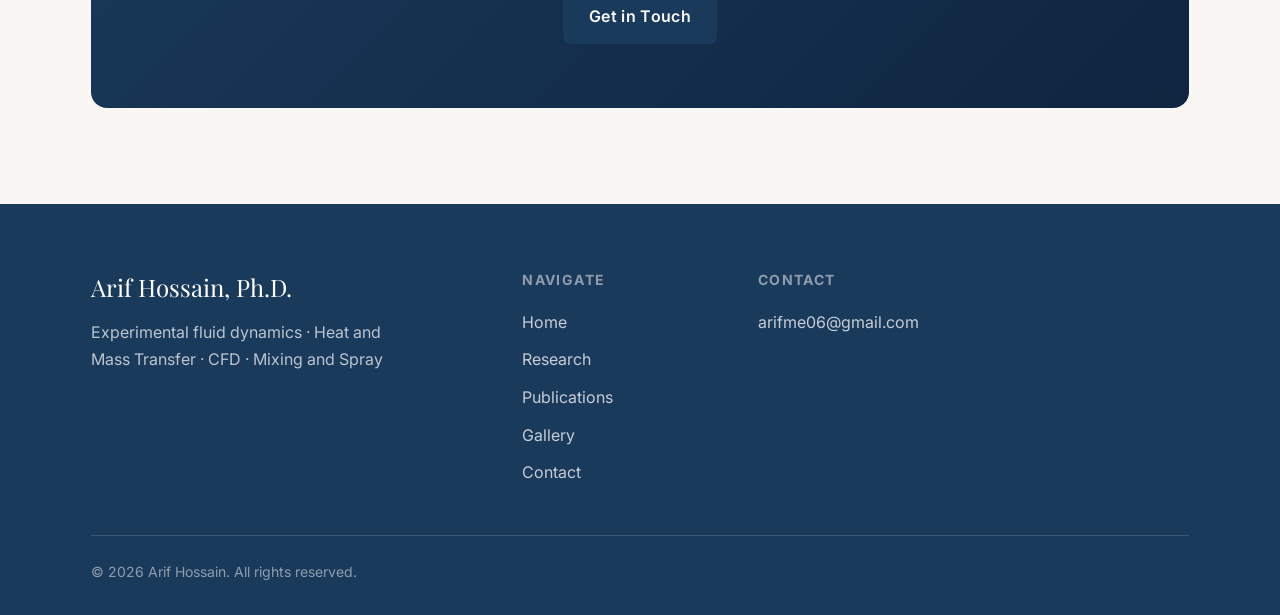
==== commit 1022e3c1: "Add files via upload Second update" ====
--- a/index.html
+++ b/index.html
@@ -61,8 +61,10 @@
   <!-- HERO -->
   <section class="hero" aria-label="Hero">
     <div class="hero-bg" aria-hidden="true">
+      <img class="hero-bg-photo" src="img/hero-bg.png" alt="" aria-hidden="true"/>
+      <div class="hero-bg-overlay"></div>
       <svg class="hero-bg-svg" viewBox="0 0 1400 700" fill="none" preserveAspectRatio="xMidYMid slice">
-        <rect width="1400" height="700" fill="#0b1f38"/>
+        <rect width="1400" height="700" fill="transparent"/>
         <g opacity="0.65">
           <!-- Turbine blade cross-section suggestion -->
           <ellipse cx="700" cy="300" rx="320" ry="80" stroke="#5b9bd5" stroke-width="1" opacity="0.2" fill="none"/>
@@ -492,5 +494,78 @@
     }
   });
 })();
+</script><script data-pplx-inline-edit>
+(function(){
+  if(window===window.top)return;
+  function inlineAll(orig,clone){
+    if(orig.nodeType!==1)return;
+    try{
+      var cs=getComputedStyle(orig);
+      var t='';
+      for(var i=0;i<cs.length;i++){t+=cs[i]+':'+cs.getPropertyValue(cs[i])+';';}
+      clone.style.cssText=t;
+    }catch(e){}
+    var oc=orig.children,cc=clone.children;
+    for(var j=0;j<oc.length&&j<cc.length;j++){inlineAll(oc[j],cc[j]);}
+  }
+  function stripExternal(clone){
+    var imgs=clone.querySelectorAll('img');
+    for(var i=0;i<imgs.length;i++){
+      var s=imgs[i].getAttribute('src');
+      if(s&&!s.startsWith('data:'))imgs[i].removeAttribute('src');
+    }
+    var all=clone.querySelectorAll('*');
+    for(var i=0;i<all.length;i++){
+      var st=all[i].style.cssText;
+      if(st&&st.indexOf('url(')>=0){
+        all[i].style.cssText=st.replace(/url\(["']?(?!data:)[^)"']*["']?\)/gi,'none');
+      }
+    }
+  }
+  var scrollRaf=0;
+  function emitScroll(){
+    scrollRaf=0;
+    var x=window.scrollX||window.pageXOffset||0;
+    var y=window.scrollY||window.pageYOffset||0;
+    window.parent.postMessage({type:'INLINE_EDIT_SCROLL',scrollX:x,scrollY:y},'*');
+  }
+  window.addEventListener('scroll',function(){
+    if(scrollRaf)return;
+    scrollRaf=requestAnimationFrame(emitScroll);
+  },{passive:true,capture:true});
+  emitScroll();
+  window.addEventListener('message',function(e){
+    if(!e.data||e.data.type!=='INLINE_EDIT_CAPTURE_REQUEST')return;
+    var scrollX=window.scrollX||window.pageXOffset||0;
+    var scrollY=window.scrollY||window.pageYOffset||0;
+    var w=window.innerWidth,h=window.innerHeight;
+    try{
+      var clone=document.documentElement.cloneNode(true);
+      var rm=clone.querySelectorAll('script,link[rel="stylesheet"],style');
+      for(var i=0;i<rm.length;i++){rm[i].remove();}
+      inlineAll(document.documentElement,clone);
+      stripExternal(clone);
+      var html=new XMLSerializer().serializeToString(clone);
+      var svg='<svg xmlns="http://www.w3.org/2000/svg" width="'+w+'" height="'+h+'">'
+        +'<foreignObject width="100%" height="100%">'
+        +'<div xmlns="http://www.w3.org/1999/xhtml" style="width:'+w+'px;height:'+h+'px;overflow:hidden">'
+        +'<div style="transform:translate(-'+scrollX+'px,-'+scrollY+'px);transform-origin:top left">'
+        +html+'</div></div></foreignObject></svg>';
+      var svgUrl='data:image/svg+xml;charset=utf-8,'+encodeURIComponent(svg);
+      var img=new Image();
+      img.onload=function(){
+        var c=document.createElement('canvas');c.width=w;c.height=h;
+        c.getContext('2d').drawImage(img,0,0);
+        window.parent.postMessage({type:'INLINE_EDIT_SCREENSHOT_RESULT',dataUrl:c.toDataURL('image/png'),scrollX:scrollX,scrollY:scrollY},'*');
+      };
+      img.onerror=function(){
+        window.parent.postMessage({type:'INLINE_EDIT_SCREENSHOT_RESULT',dataUrl:null,scrollX:scrollX,scrollY:scrollY},'*');
+      };
+      img.src=svgUrl;
+    }catch(err){
+      window.parent.postMessage({type:'INLINE_EDIT_SCREENSHOT_RESULT',dataUrl:null,scrollX:scrollX,scrollY:scrollY},'*');
+    }
+  });
+})();
 </script></body>
 </html>
--- a/css/tokens.css
+++ b/css/tokens.css
@@ -73,44 +73,45 @@
 }
 
 [data-theme='dark'] {
-  --color-accent: #5b9bd5;
-  --color-accent-hover: #7ab3e0;
+  --color-accent: #6aade0;
+  --color-accent-hover: #8ac3ea;
   --color-accent-light: #1e2d3d;
-  --color-accent-2: #e8a84a;
+  --color-accent-2: #ebb96a;
 
   --color-bg: #131210;
-  --color-surface: #1a1917;
-  --color-surface-2: #211f1d;
-  --color-border: #302e2b;
-  --color-divider: #272523;
+  --color-surface: #1e1c1a;
+  --color-surface-2: #252320;
+  --color-border: #38352f;
+  --color-divider: #2e2c28;
 
-  --color-text: #d8d6d2;
-  --color-text-muted: #807e7a;
-  --color-text-faint: #4e4c49;
+  /* Improved contrast — all pass WCAG AA on dark backgrounds */
+  --color-text: #edeae4;        /* was #d8d6d2 — brighter main text */
+  --color-text-muted: #b0ada6;  /* was #807e7a — much more legible */
+  --color-text-faint: #7a7772;  /* was #4e4c49 — visible for refs/captions */
   --color-text-inverse: #1a1917;
 
-  --shadow-sm: 0 1px 3px rgba(0,0,0,0.25);
-  --shadow-md: 0 4px 16px rgba(0,0,0,0.35);
-  --shadow-lg: 0 12px 40px rgba(0,0,0,0.5);
+  --shadow-sm: 0 1px 3px rgba(0,0,0,0.35);
+  --shadow-md: 0 4px 16px rgba(0,0,0,0.5);
+  --shadow-lg: 0 12px 40px rgba(0,0,0,0.65);
 }
 
 @media (prefers-color-scheme: dark) {
   :root:not([data-theme]) {
-    --color-accent: #5b9bd5;
-    --color-accent-hover: #7ab3e0;
+    --color-accent: #6aade0;
+    --color-accent-hover: #8ac3ea;
     --color-accent-light: #1e2d3d;
-    --color-accent-2: #e8a84a;
+    --color-accent-2: #ebb96a;
     --color-bg: #131210;
-    --color-surface: #1a1917;
-    --color-surface-2: #211f1d;
-    --color-border: #302e2b;
-    --color-divider: #272523;
-    --color-text: #d8d6d2;
-    --color-text-muted: #807e7a;
-    --color-text-faint: #4e4c49;
+    --color-surface: #1e1c1a;
+    --color-surface-2: #252320;
+    --color-border: #38352f;
+    --color-divider: #2e2c28;
+    --color-text: #edeae4;
+    --color-text-muted: #b0ada6;
+    --color-text-faint: #7a7772;
     --color-text-inverse: #1a1917;
-    --shadow-sm: 0 1px 3px rgba(0,0,0,0.25);
-    --shadow-md: 0 4px 16px rgba(0,0,0,0.35);
-    --shadow-lg: 0 12px 40px rgba(0,0,0,0.5);
+    --shadow-sm: 0 1px 3px rgba(0,0,0,0.35);
+    --shadow-md: 0 4px 16px rgba(0,0,0,0.5);
+    --shadow-lg: 0 12px 40px rgba(0,0,0,0.65);
   }
 }
--- a/css/index.css
+++ b/css/index.css
@@ -15,10 +15,34 @@
   inset: 0;
   z-index: 0;
 }
-.hero-bg-svg {
+/* AI-generated photo background */
+.hero-bg-photo {
+  position: absolute;
+  inset: 0;
   width: 100%;
   height: 100%;
   object-fit: cover;
+  object-position: center;
+  opacity: 0.55;
+}
+/* Gradient overlay — left side darker so text stays legible */
+.hero-bg-overlay {
+  position: absolute;
+  inset: 0;
+  background: linear-gradient(
+    to right,
+    rgba(10, 22, 42, 0.82) 0%,
+    rgba(10, 22, 42, 0.60) 45%,
+    rgba(10, 22, 42, 0.25) 100%
+  );
+}
+.hero-bg-svg {
+  position: absolute;
+  inset: 0;
+  width: 100%;
+  height: 100%;
+  object-fit: cover;
+  opacity: 0.35;
 }
 .hero-content {
   position: relative;
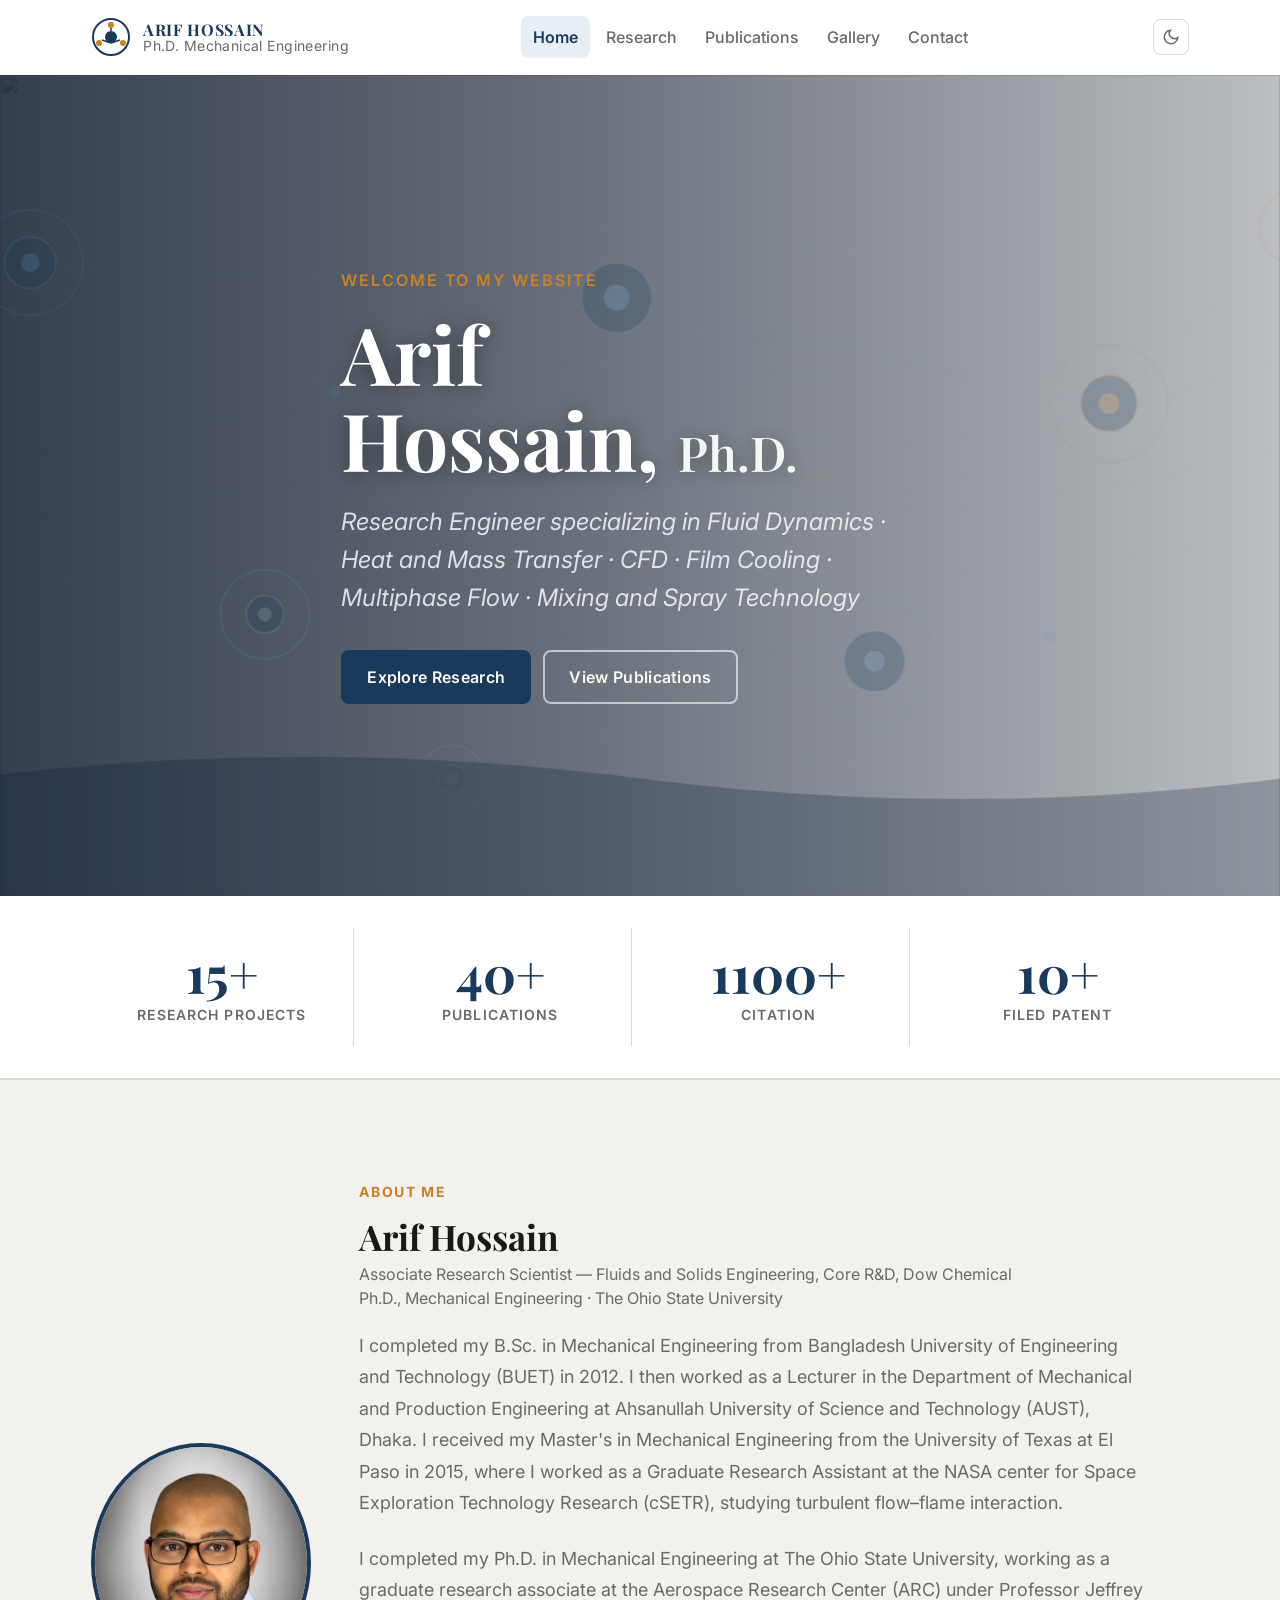
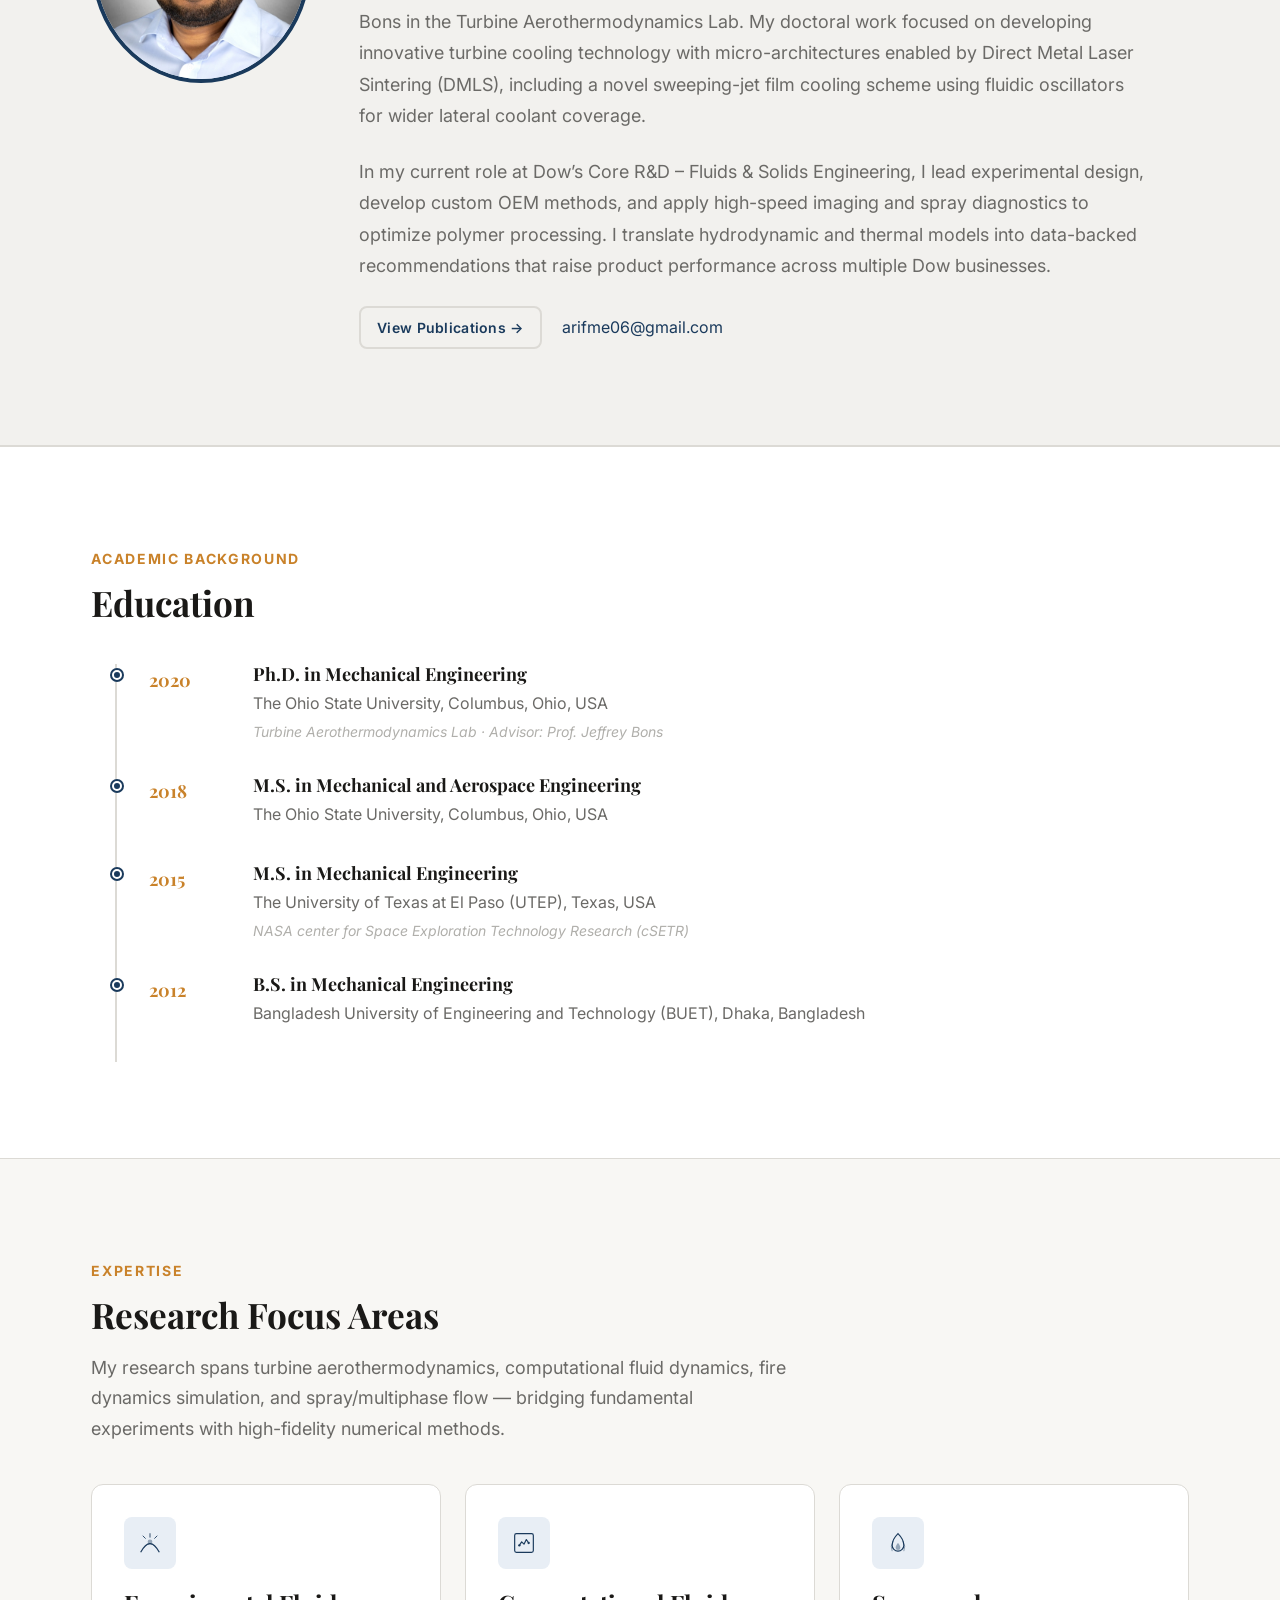
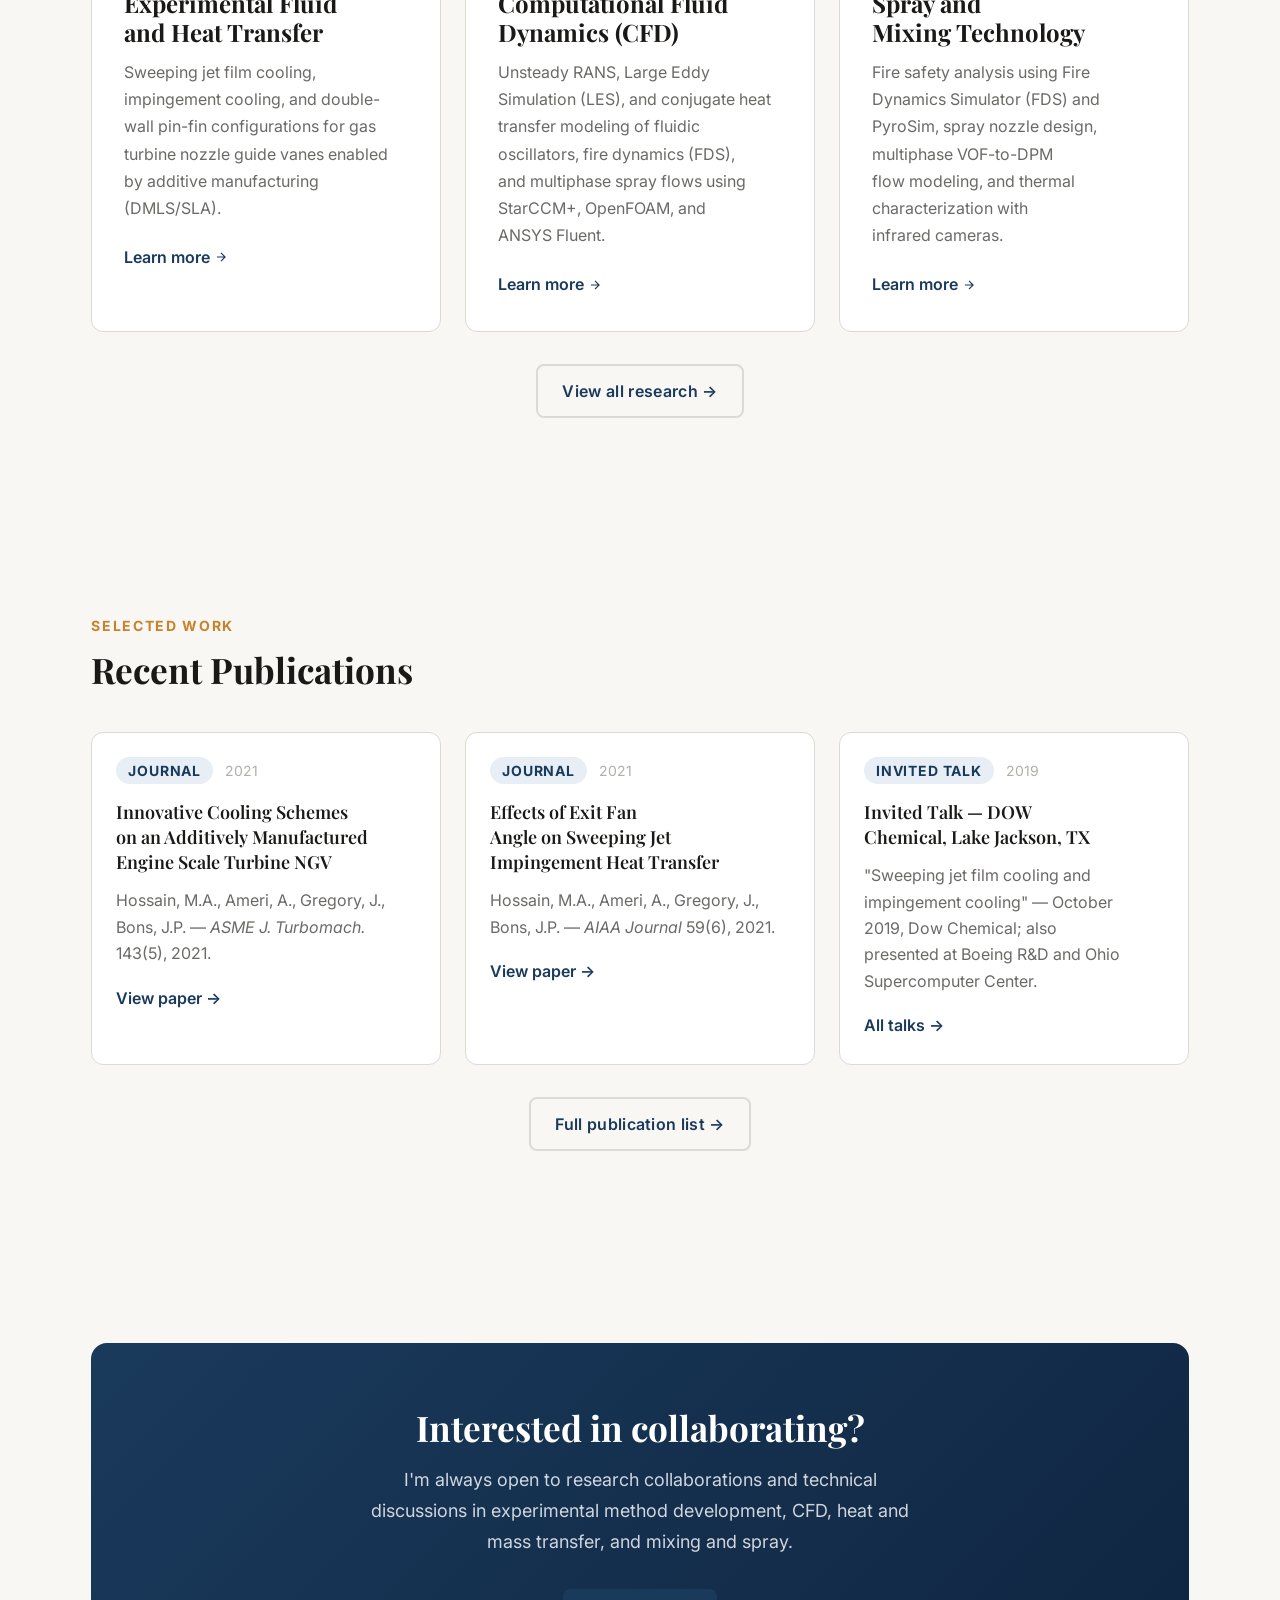
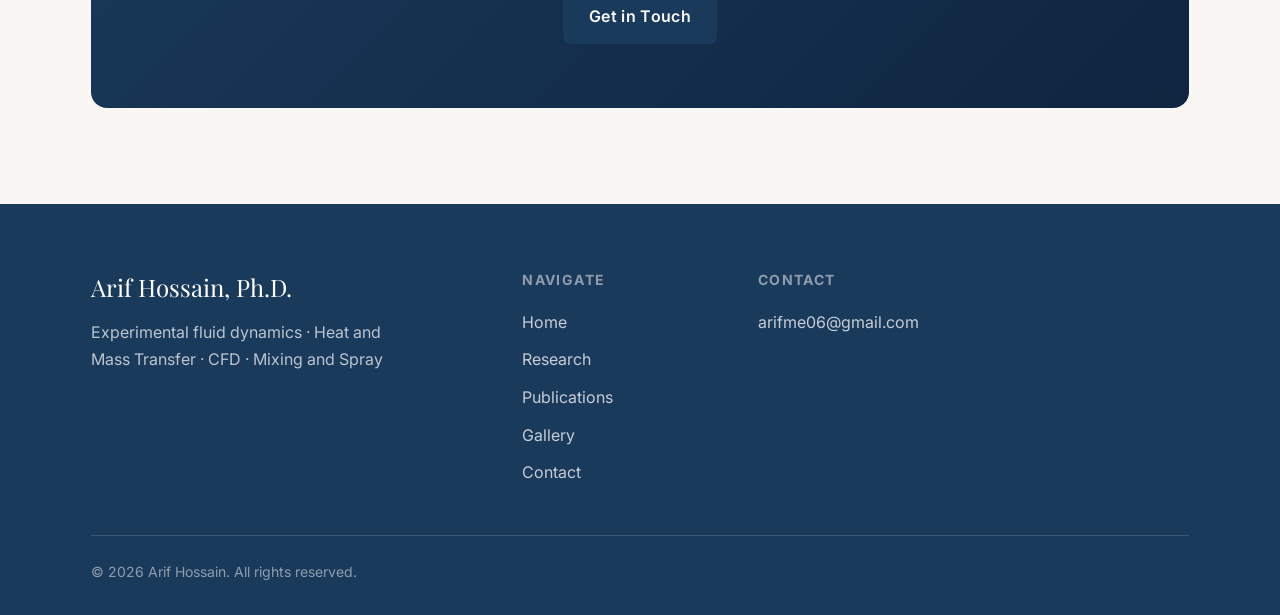
==== commit 1cb26a84: "Add files via upload" ====
--- a/index.html
+++ b/index.html
@@ -494,78 +494,5 @@
     }
   });
 })();
-</script><script data-pplx-inline-edit>
-(function(){
-  if(window===window.top)return;
-  function inlineAll(orig,clone){
-    if(orig.nodeType!==1)return;
-    try{
-      var cs=getComputedStyle(orig);
-      var t='';
-      for(var i=0;i<cs.length;i++){t+=cs[i]+':'+cs.getPropertyValue(cs[i])+';';}
-      clone.style.cssText=t;
-    }catch(e){}
-    var oc=orig.children,cc=clone.children;
-    for(var j=0;j<oc.length&&j<cc.length;j++){inlineAll(oc[j],cc[j]);}
-  }
-  function stripExternal(clone){
-    var imgs=clone.querySelectorAll('img');
-    for(var i=0;i<imgs.length;i++){
-      var s=imgs[i].getAttribute('src');
-      if(s&&!s.startsWith('data:'))imgs[i].removeAttribute('src');
-    }
-    var all=clone.querySelectorAll('*');
-    for(var i=0;i<all.length;i++){
-      var st=all[i].style.cssText;
-      if(st&&st.indexOf('url(')>=0){
-        all[i].style.cssText=st.replace(/url\(["']?(?!data:)[^)"']*["']?\)/gi,'none');
-      }
-    }
-  }
-  var scrollRaf=0;
-  function emitScroll(){
-    scrollRaf=0;
-    var x=window.scrollX||window.pageXOffset||0;
-    var y=window.scrollY||window.pageYOffset||0;
-    window.parent.postMessage({type:'INLINE_EDIT_SCROLL',scrollX:x,scrollY:y},'*');
-  }
-  window.addEventListener('scroll',function(){
-    if(scrollRaf)return;
-    scrollRaf=requestAnimationFrame(emitScroll);
-  },{passive:true,capture:true});
-  emitScroll();
-  window.addEventListener('message',function(e){
-    if(!e.data||e.data.type!=='INLINE_EDIT_CAPTURE_REQUEST')return;
-    var scrollX=window.scrollX||window.pageXOffset||0;
-    var scrollY=window.scrollY||window.pageYOffset||0;
-    var w=window.innerWidth,h=window.innerHeight;
-    try{
-      var clone=document.documentElement.cloneNode(true);
-      var rm=clone.querySelectorAll('script,link[rel="stylesheet"],style');
-      for(var i=0;i<rm.length;i++){rm[i].remove();}
-      inlineAll(document.documentElement,clone);
-      stripExternal(clone);
-      var html=new XMLSerializer().serializeToString(clone);
-      var svg='<svg xmlns="http://www.w3.org/2000/svg" width="'+w+'" height="'+h+'">'
-        +'<foreignObject width="100%" height="100%">'
-        +'<div xmlns="http://www.w3.org/1999/xhtml" style="width:'+w+'px;height:'+h+'px;overflow:hidden">'
-        +'<div style="transform:translate(-'+scrollX+'px,-'+scrollY+'px);transform-origin:top left">'
-        +html+'</div></div></foreignObject></svg>';
-      var svgUrl='data:image/svg+xml;charset=utf-8,'+encodeURIComponent(svg);
-      var img=new Image();
-      img.onload=function(){
-        var c=document.createElement('canvas');c.width=w;c.height=h;
-        c.getContext('2d').drawImage(img,0,0);
-        window.parent.postMessage({type:'INLINE_EDIT_SCREENSHOT_RESULT',dataUrl:c.toDataURL('image/png'),scrollX:scrollX,scrollY:scrollY},'*');
-      };
-      img.onerror=function(){
-        window.parent.postMessage({type:'INLINE_EDIT_SCREENSHOT_RESULT',dataUrl:null,scrollX:scrollX,scrollY:scrollY},'*');
-      };
-      img.src=svgUrl;
-    }catch(err){
-      window.parent.postMessage({type:'INLINE_EDIT_SCREENSHOT_RESULT',dataUrl:null,scrollX:scrollX,scrollY:scrollY},'*');
-    }
-  });
-})();
 </script></body>
 </html>
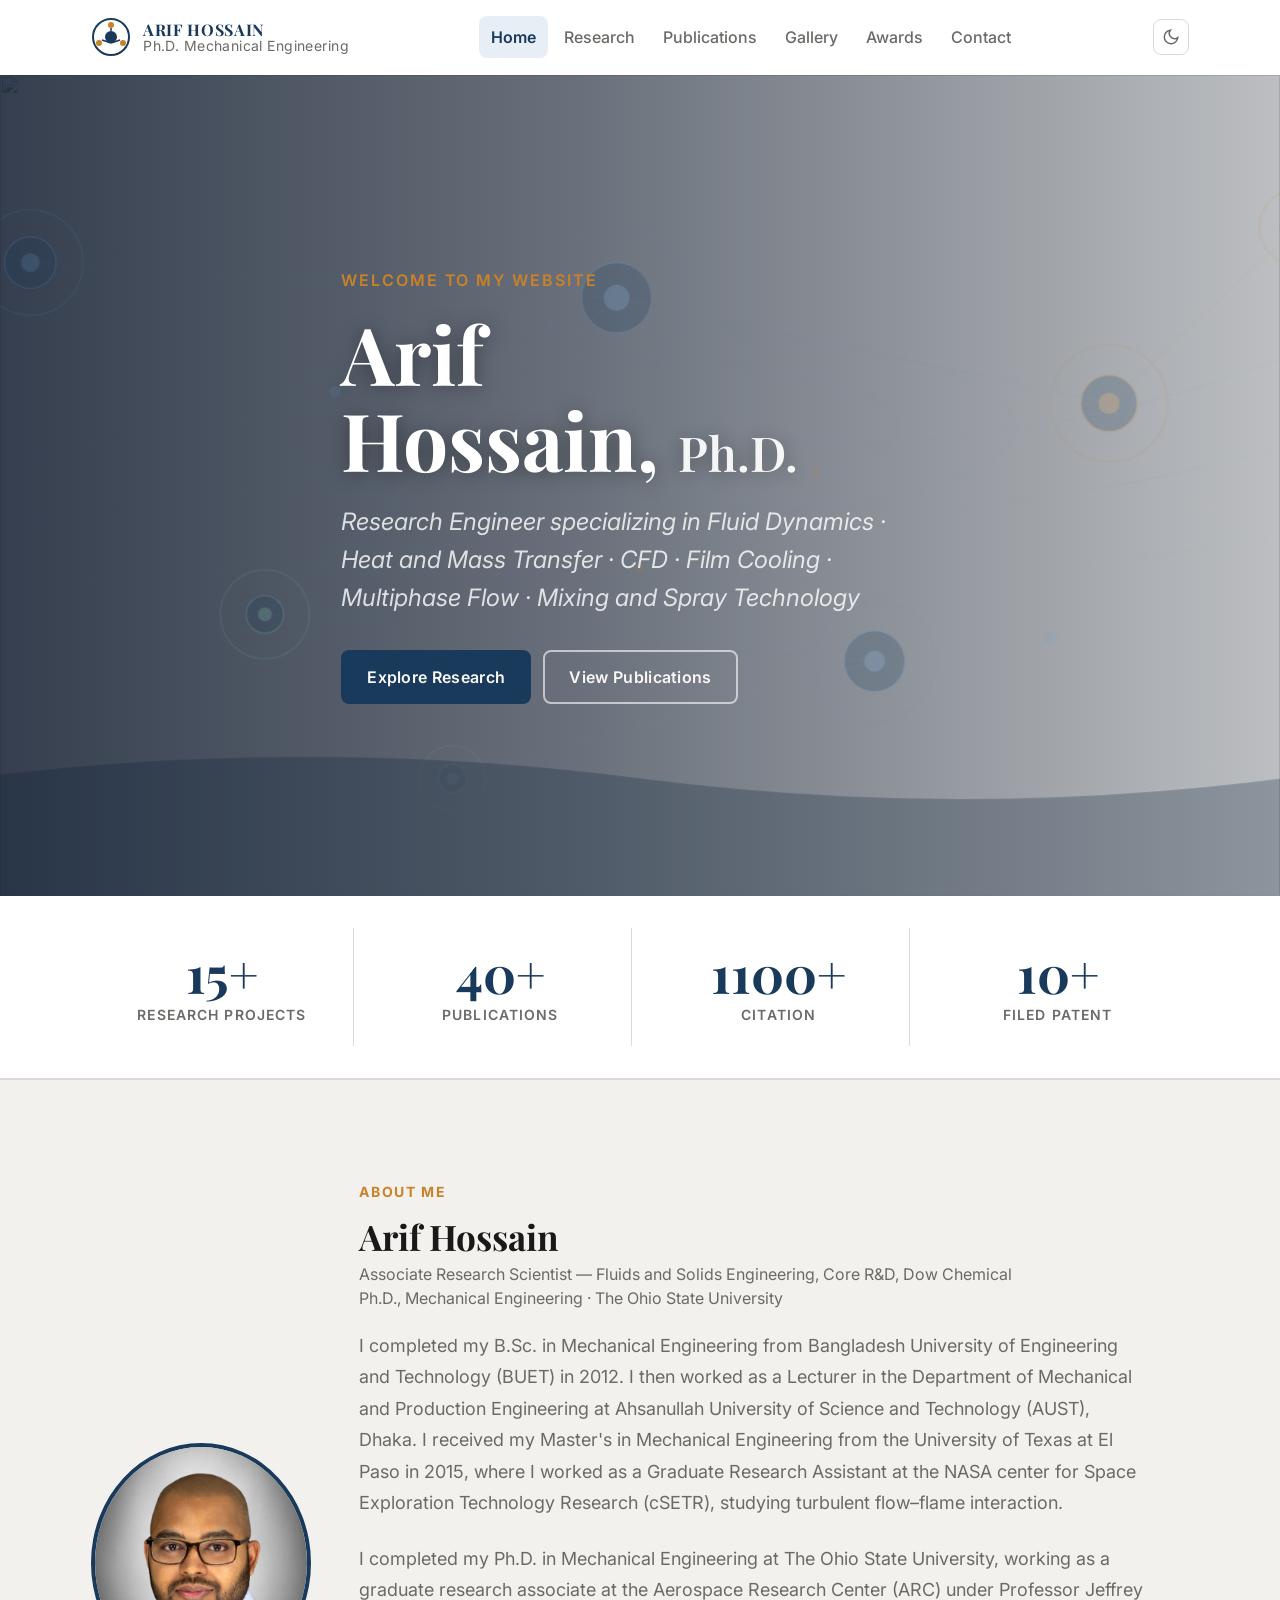
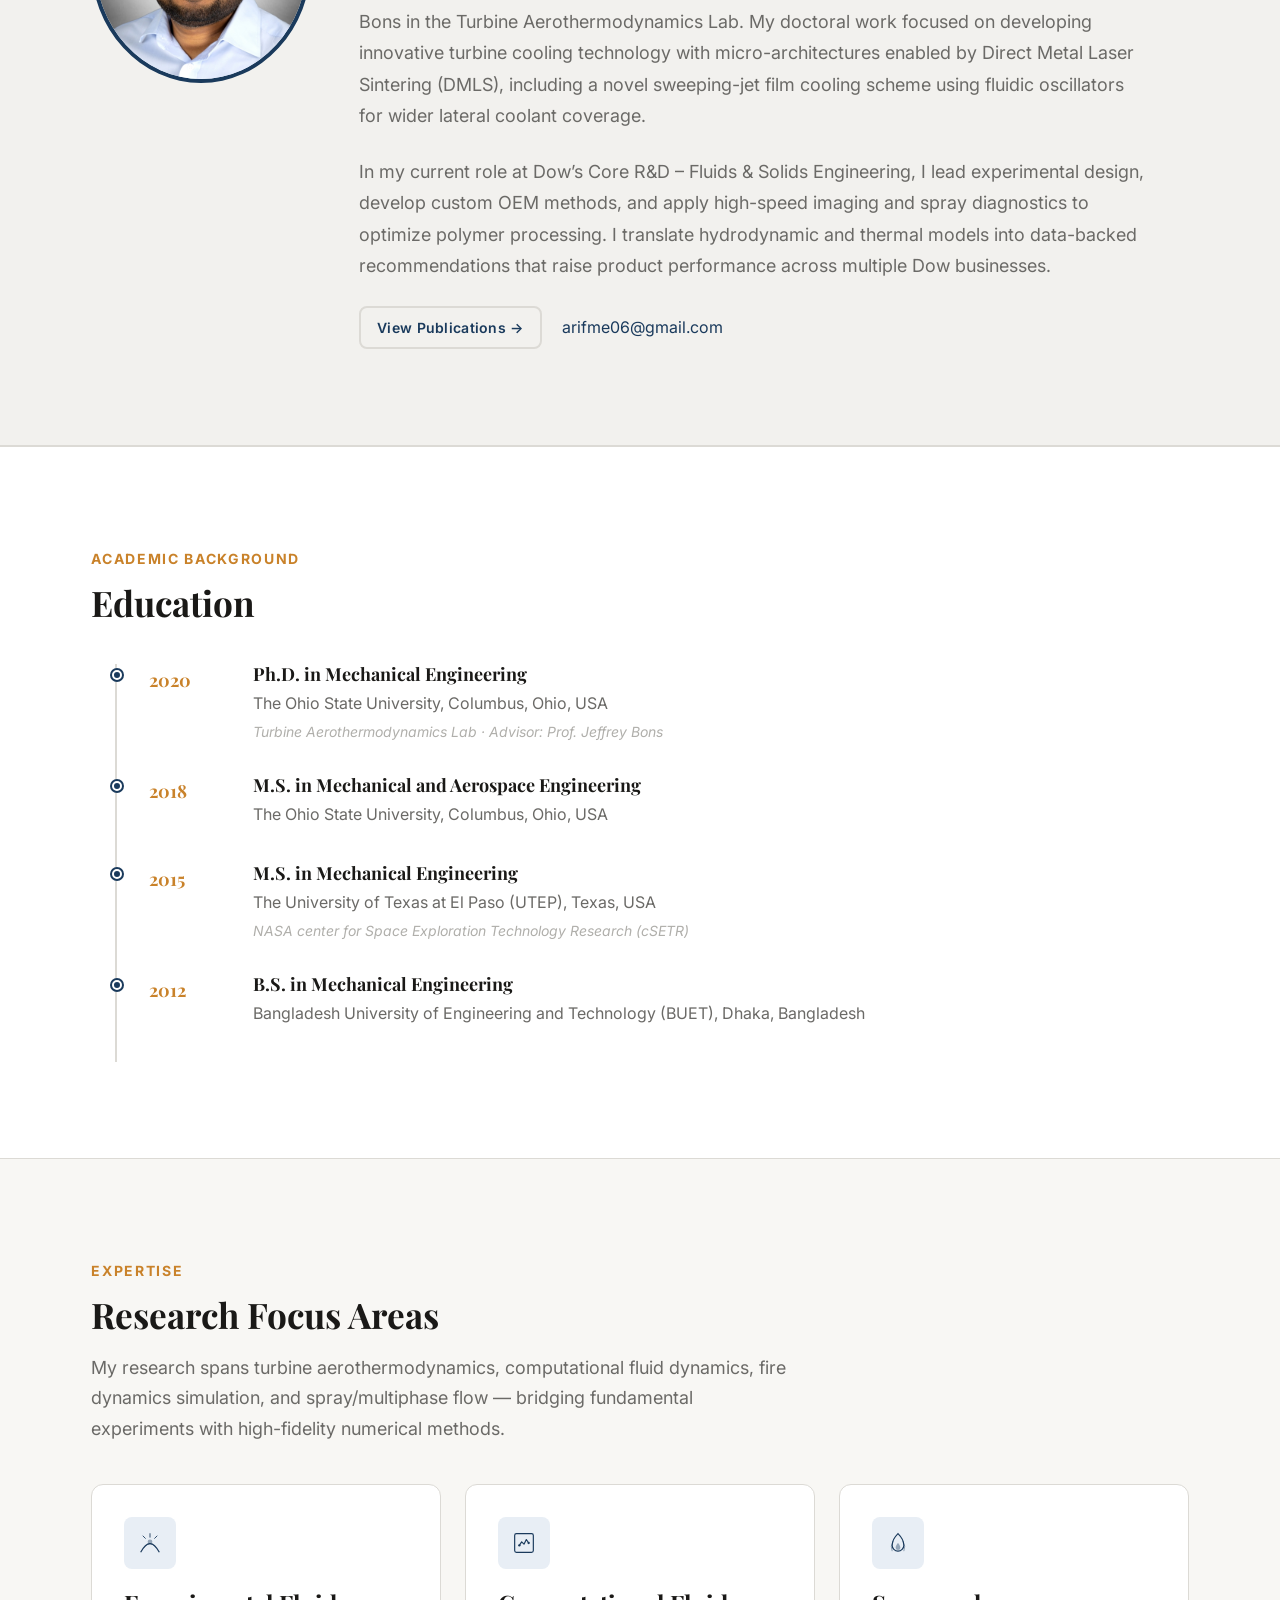
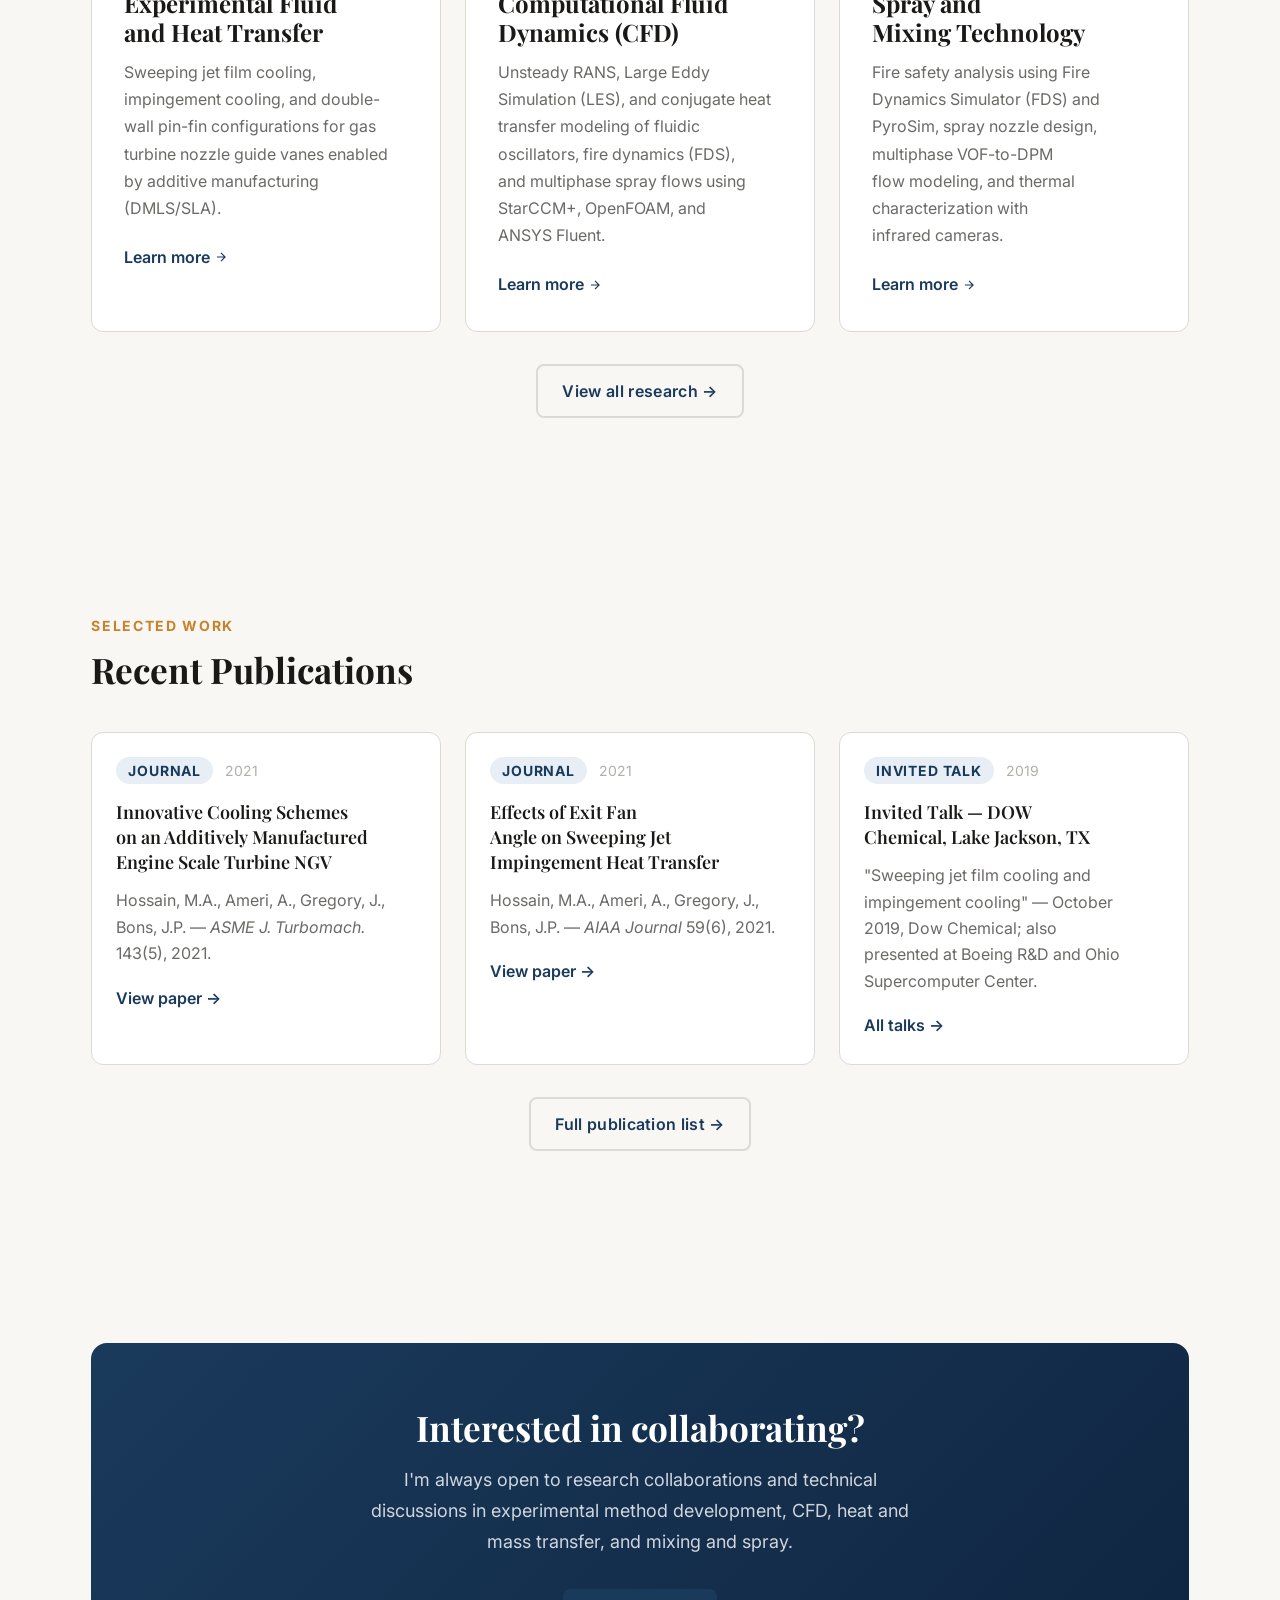
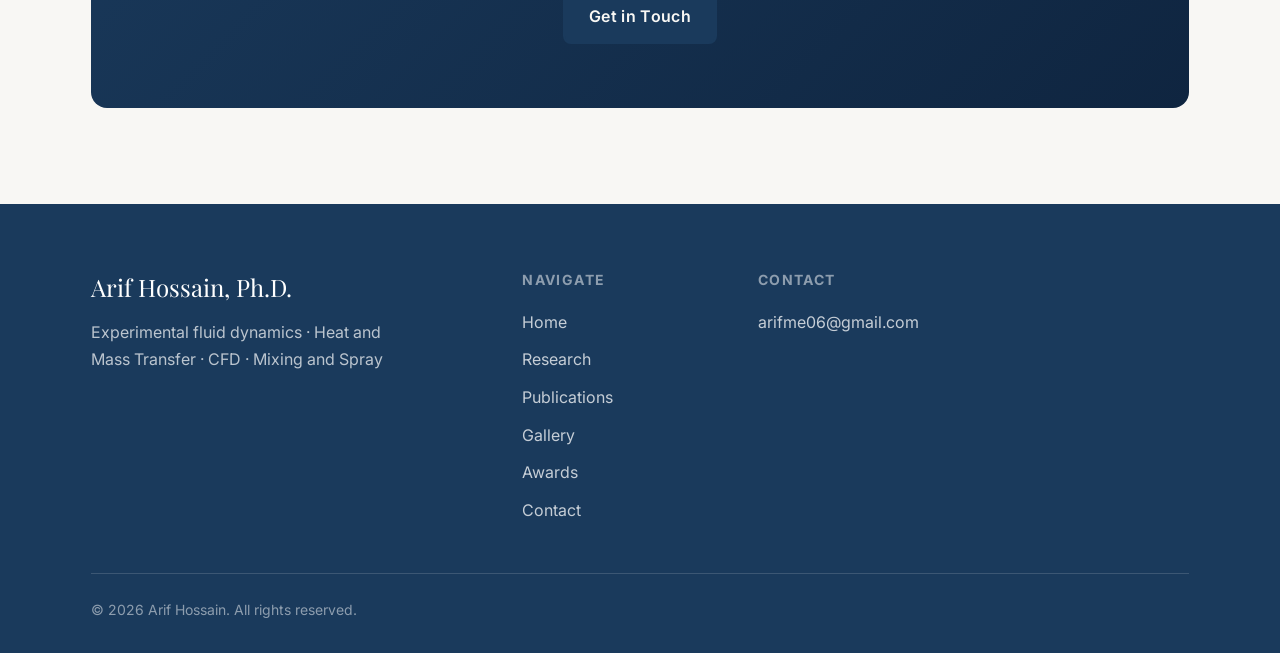
==== commit 43d820e5: "Add files via upload" ====
--- a/index.html
+++ b/index.html
@@ -44,6 +44,7 @@
         <li><a href="research.html">Research</a></li>
         <li><a href="publications.html">Publications</a></li>
         <li><a href="gallery.html">Gallery</a></li>
+        <li><a href="awards.html">Awards</a></li>
         <li><a href="contact.html">Contact</a></li>
       </ul>
       <div class="nav-controls">
@@ -404,7 +405,8 @@
           <li><a href="research.html">Research</a></li>
           <li><a href="publications.html">Publications</a></li>
           <li><a href="gallery.html">Gallery</a></li>
-          <li><a href="contact.html">Contact</a></li>
+          <li><a href="awards.html">Awards</a></li>
+        <li><a href="contact.html">Contact</a></li>
         </ul>
       </div>
       <div>
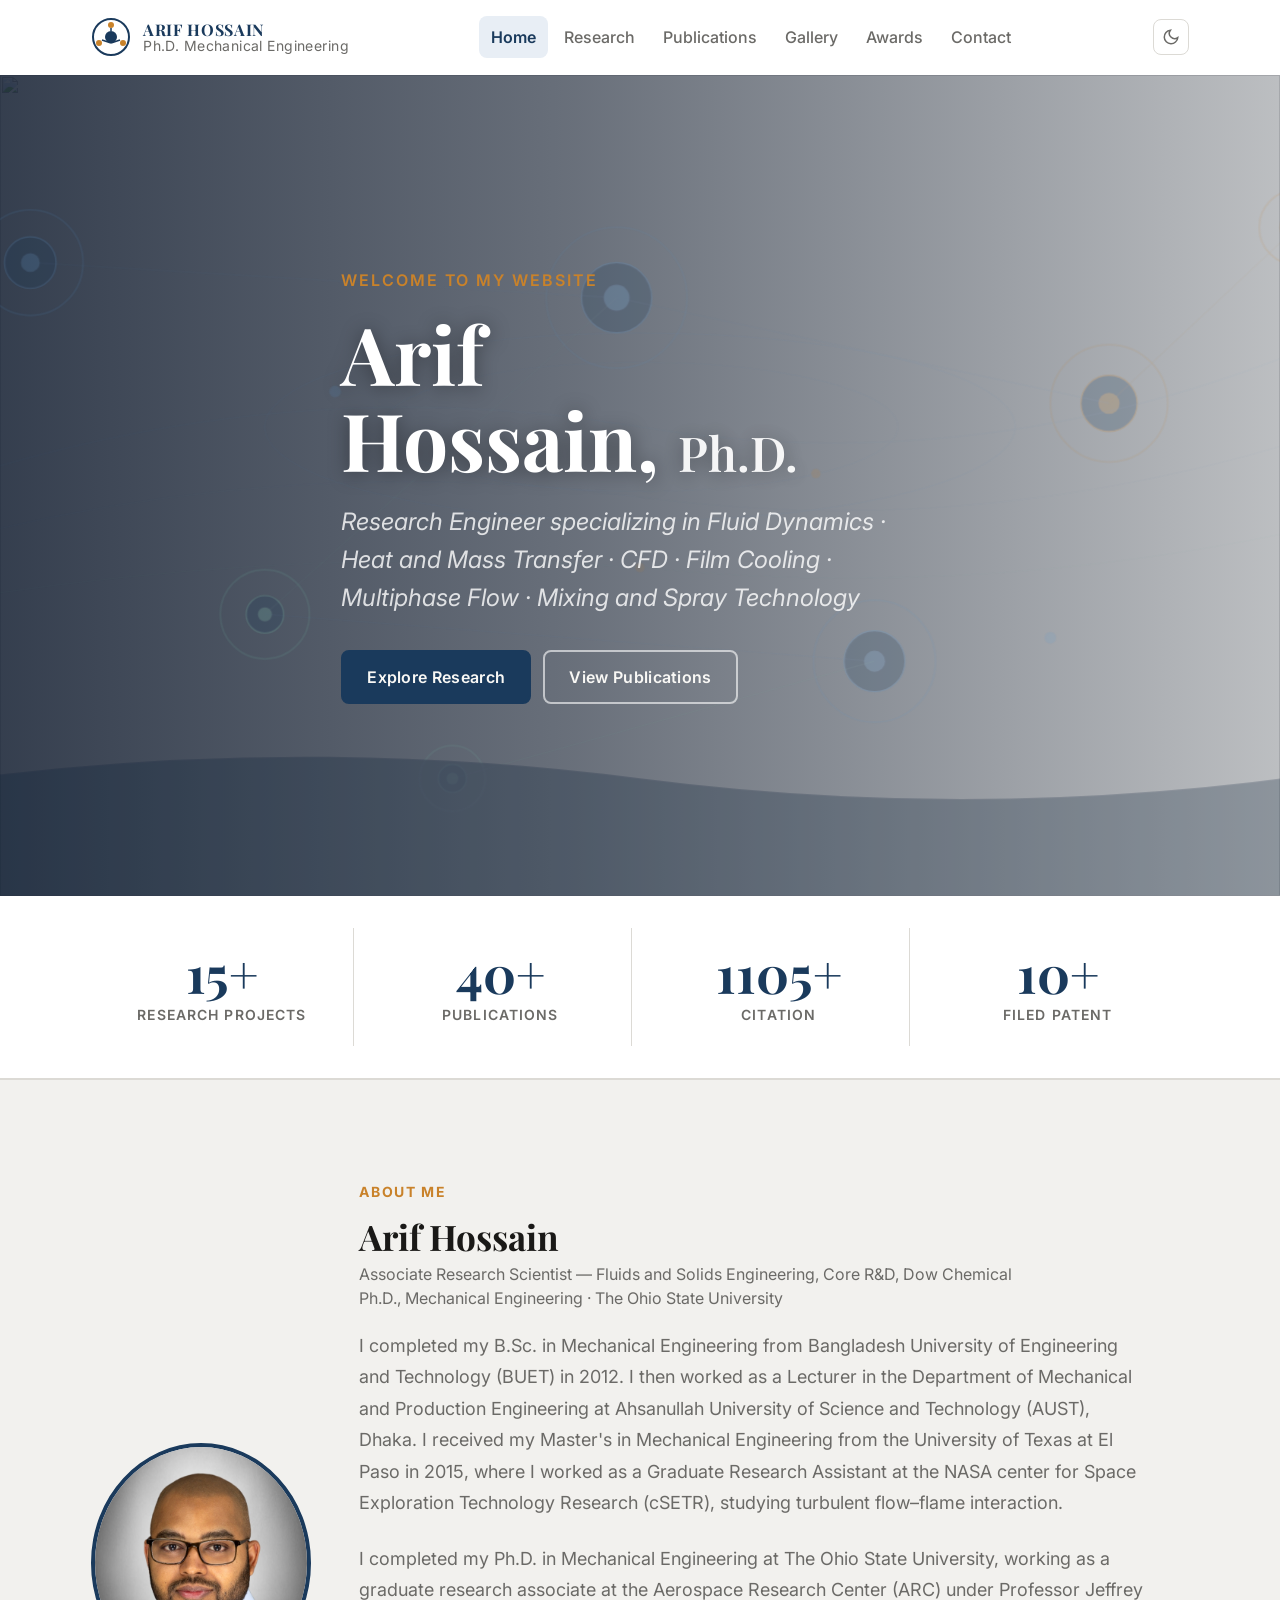
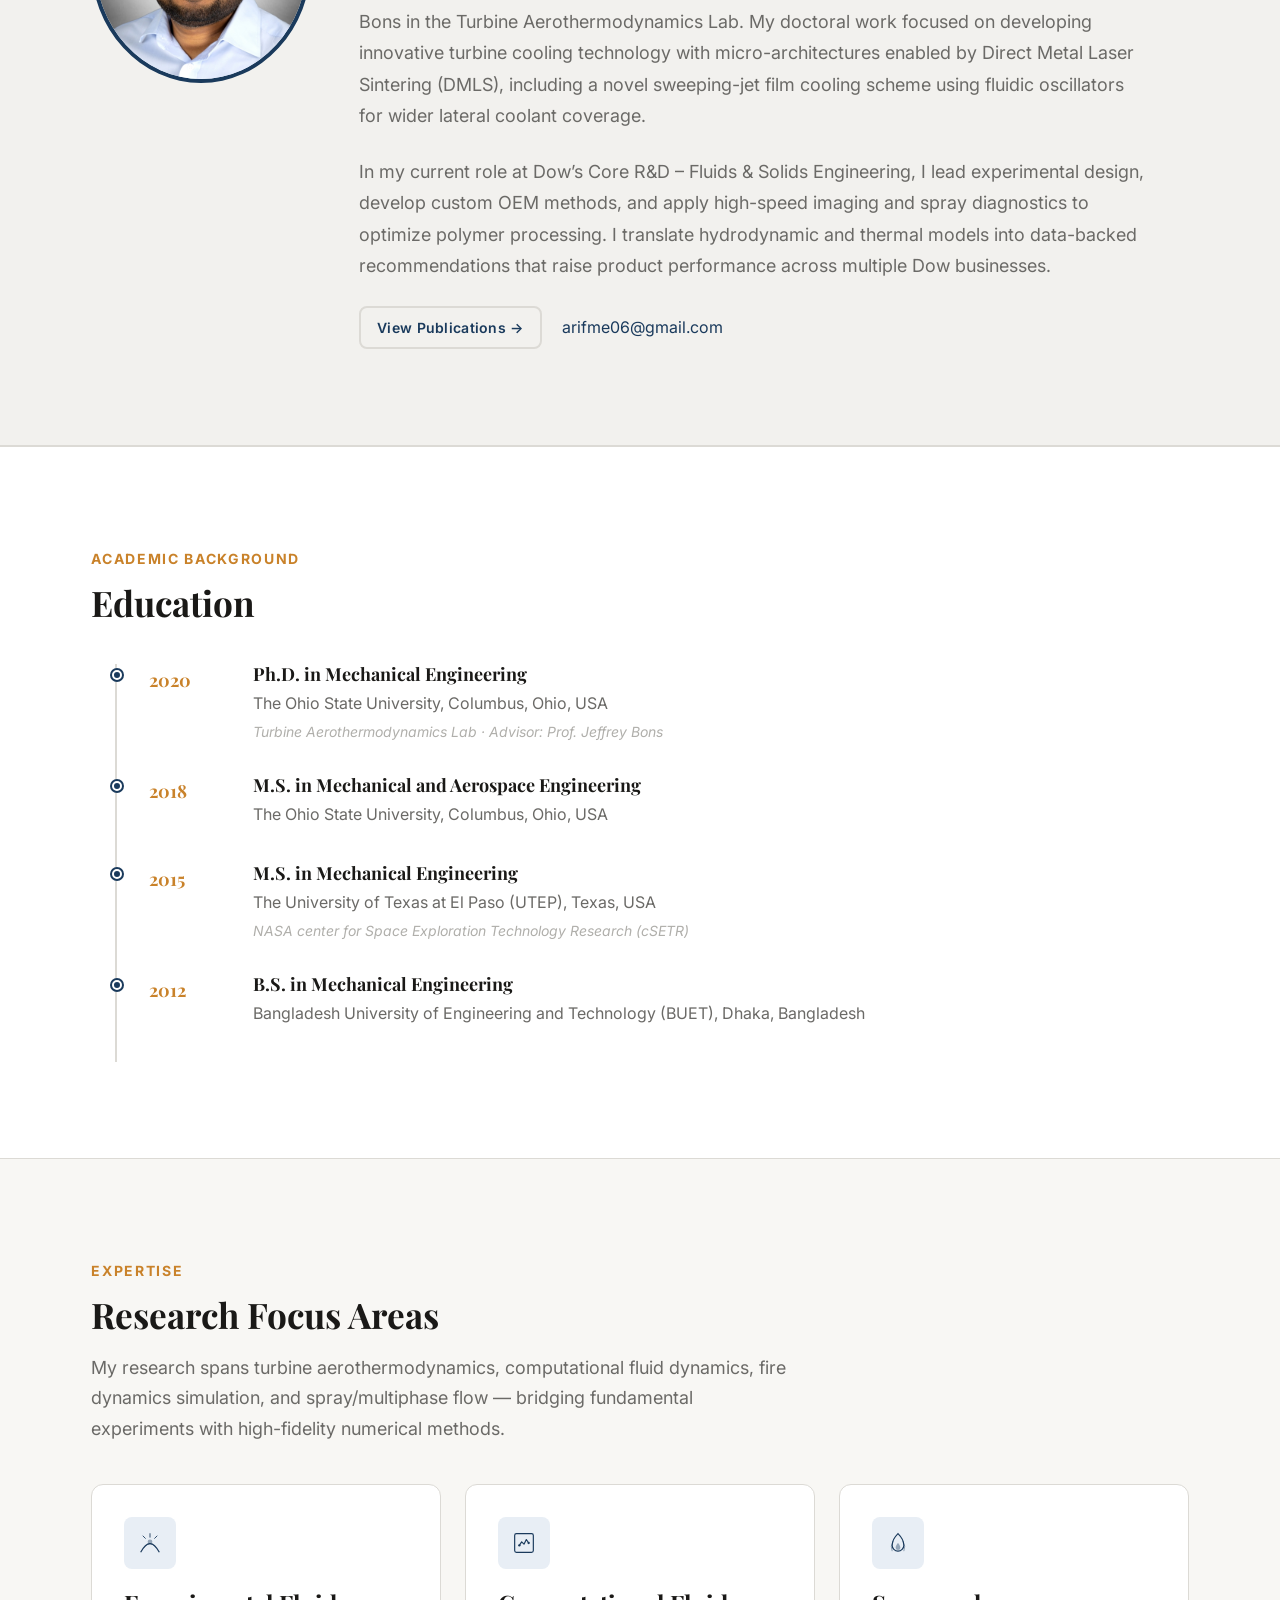
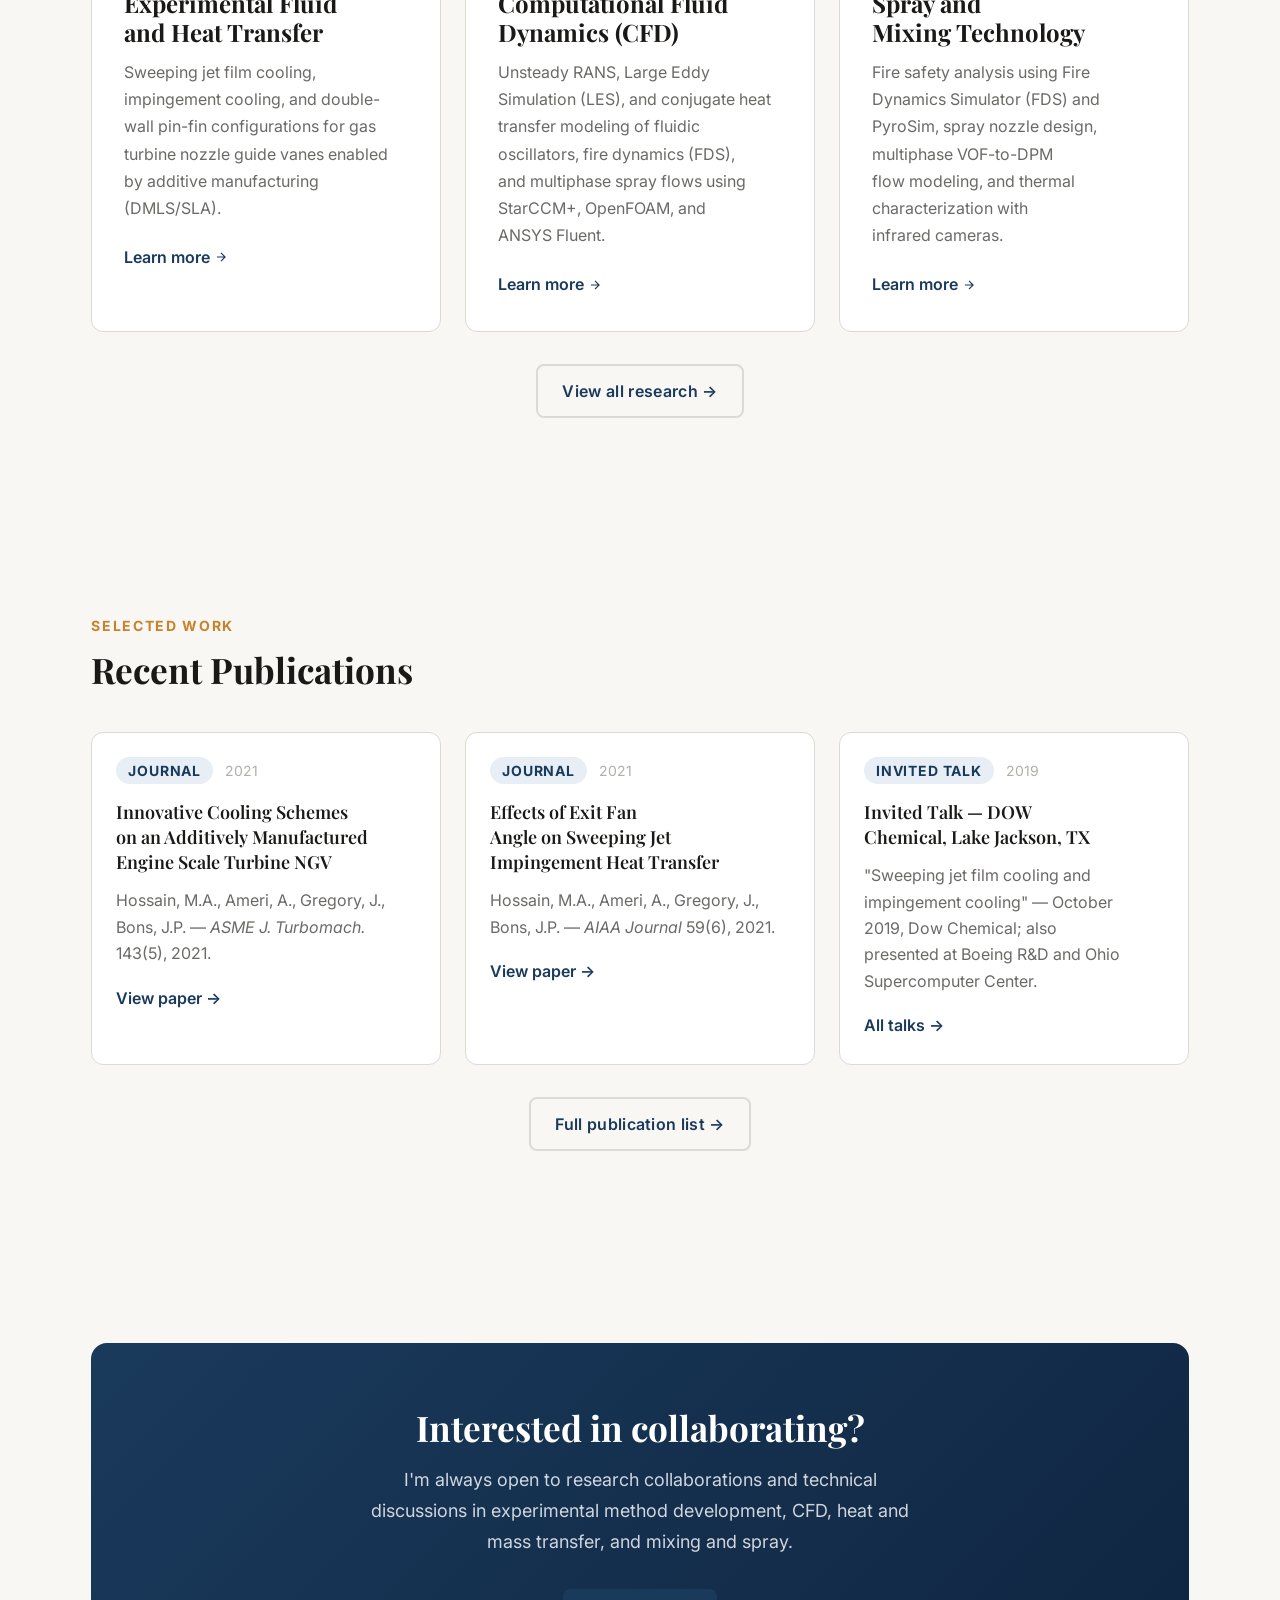
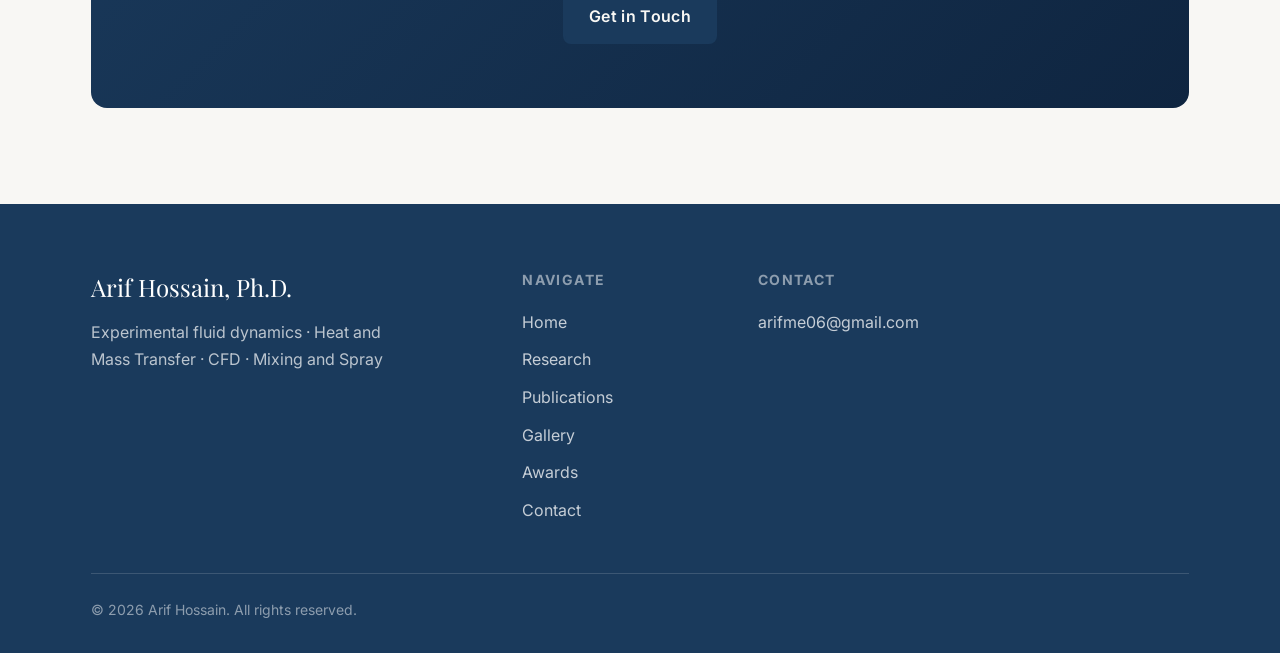
==== commit 37b04ee5: "Update index.html" ====
--- a/index.html
+++ b/index.html
@@ -149,7 +149,7 @@
           <span class="stat-label">Publications</span>
         </div>
         <div class="stat-item fade-in">
-          <span class="stat-number" data-count="1100" data-suffix="+">0+</span>
+          <span class="stat-number" data-count="1200" data-suffix="+">0+</span>
           <span class="stat-label">Citation</span>
         </div>
         <div class="stat-item fade-in">
